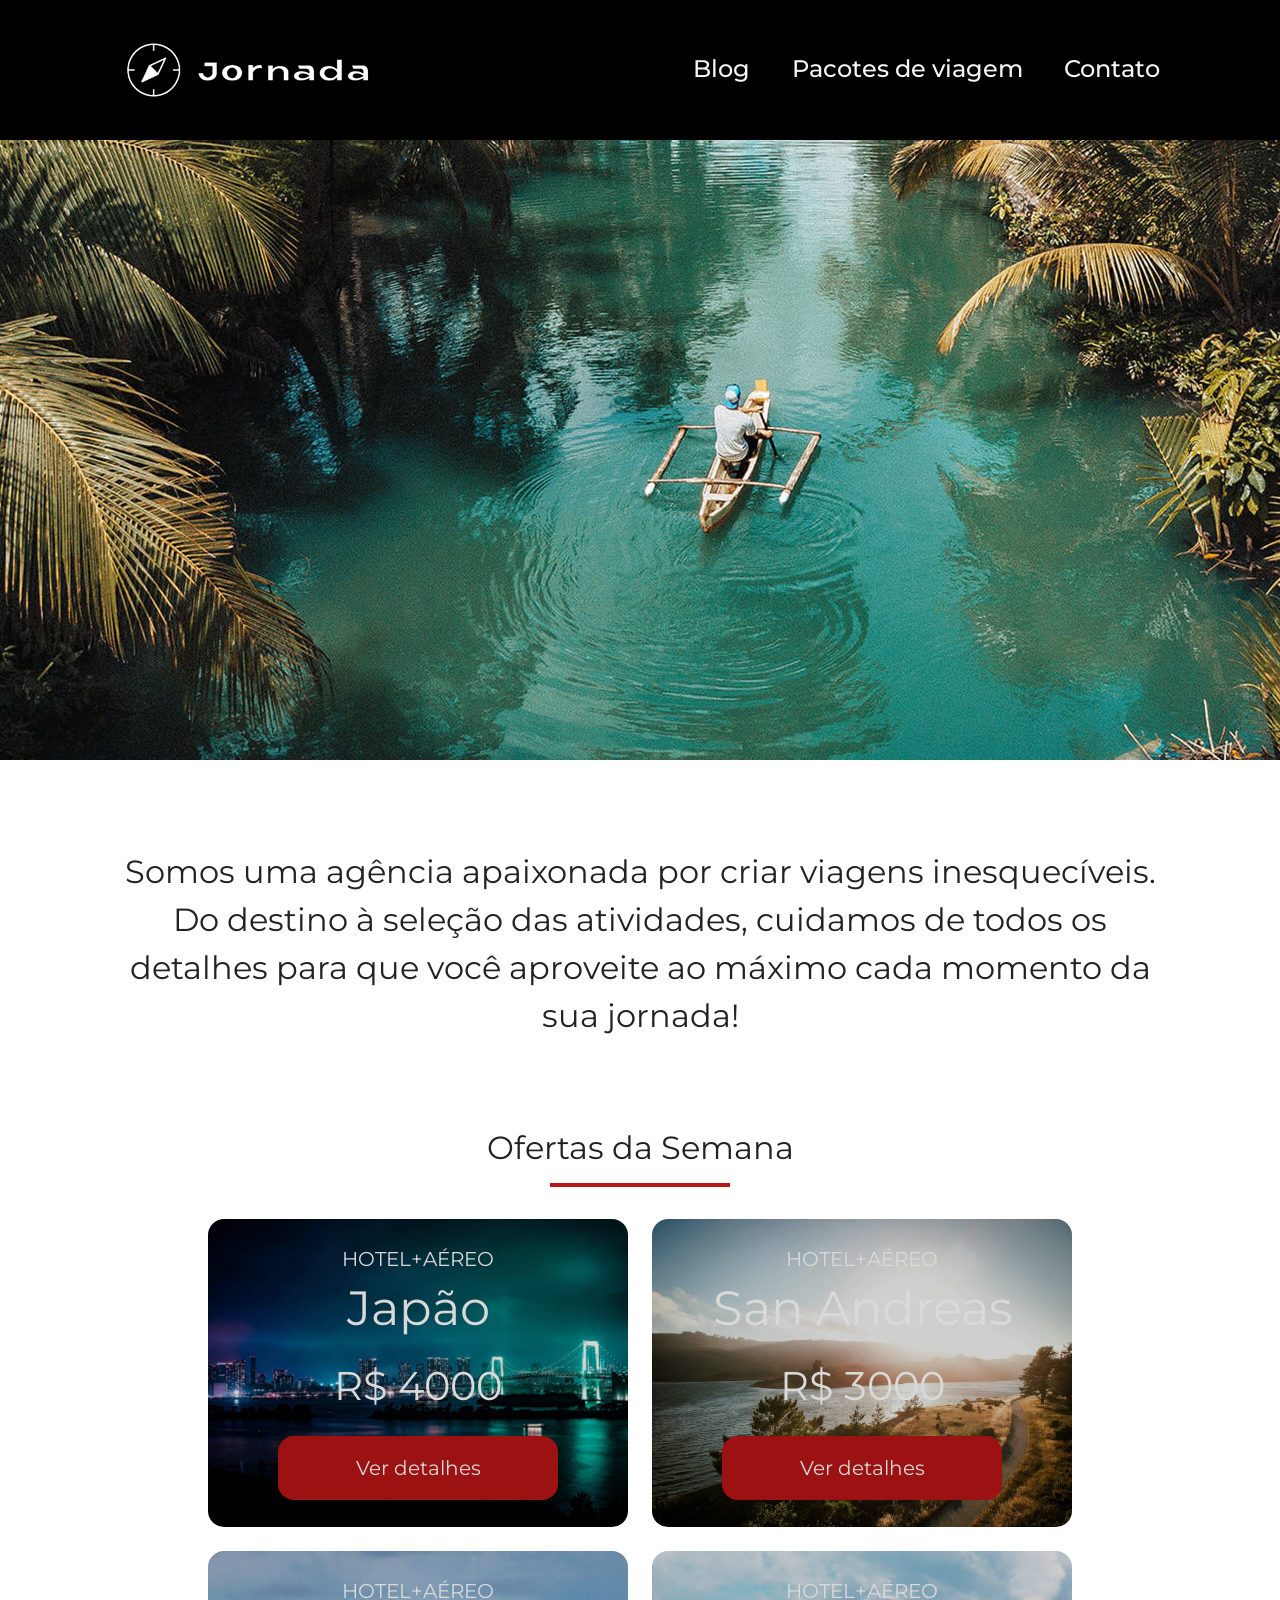
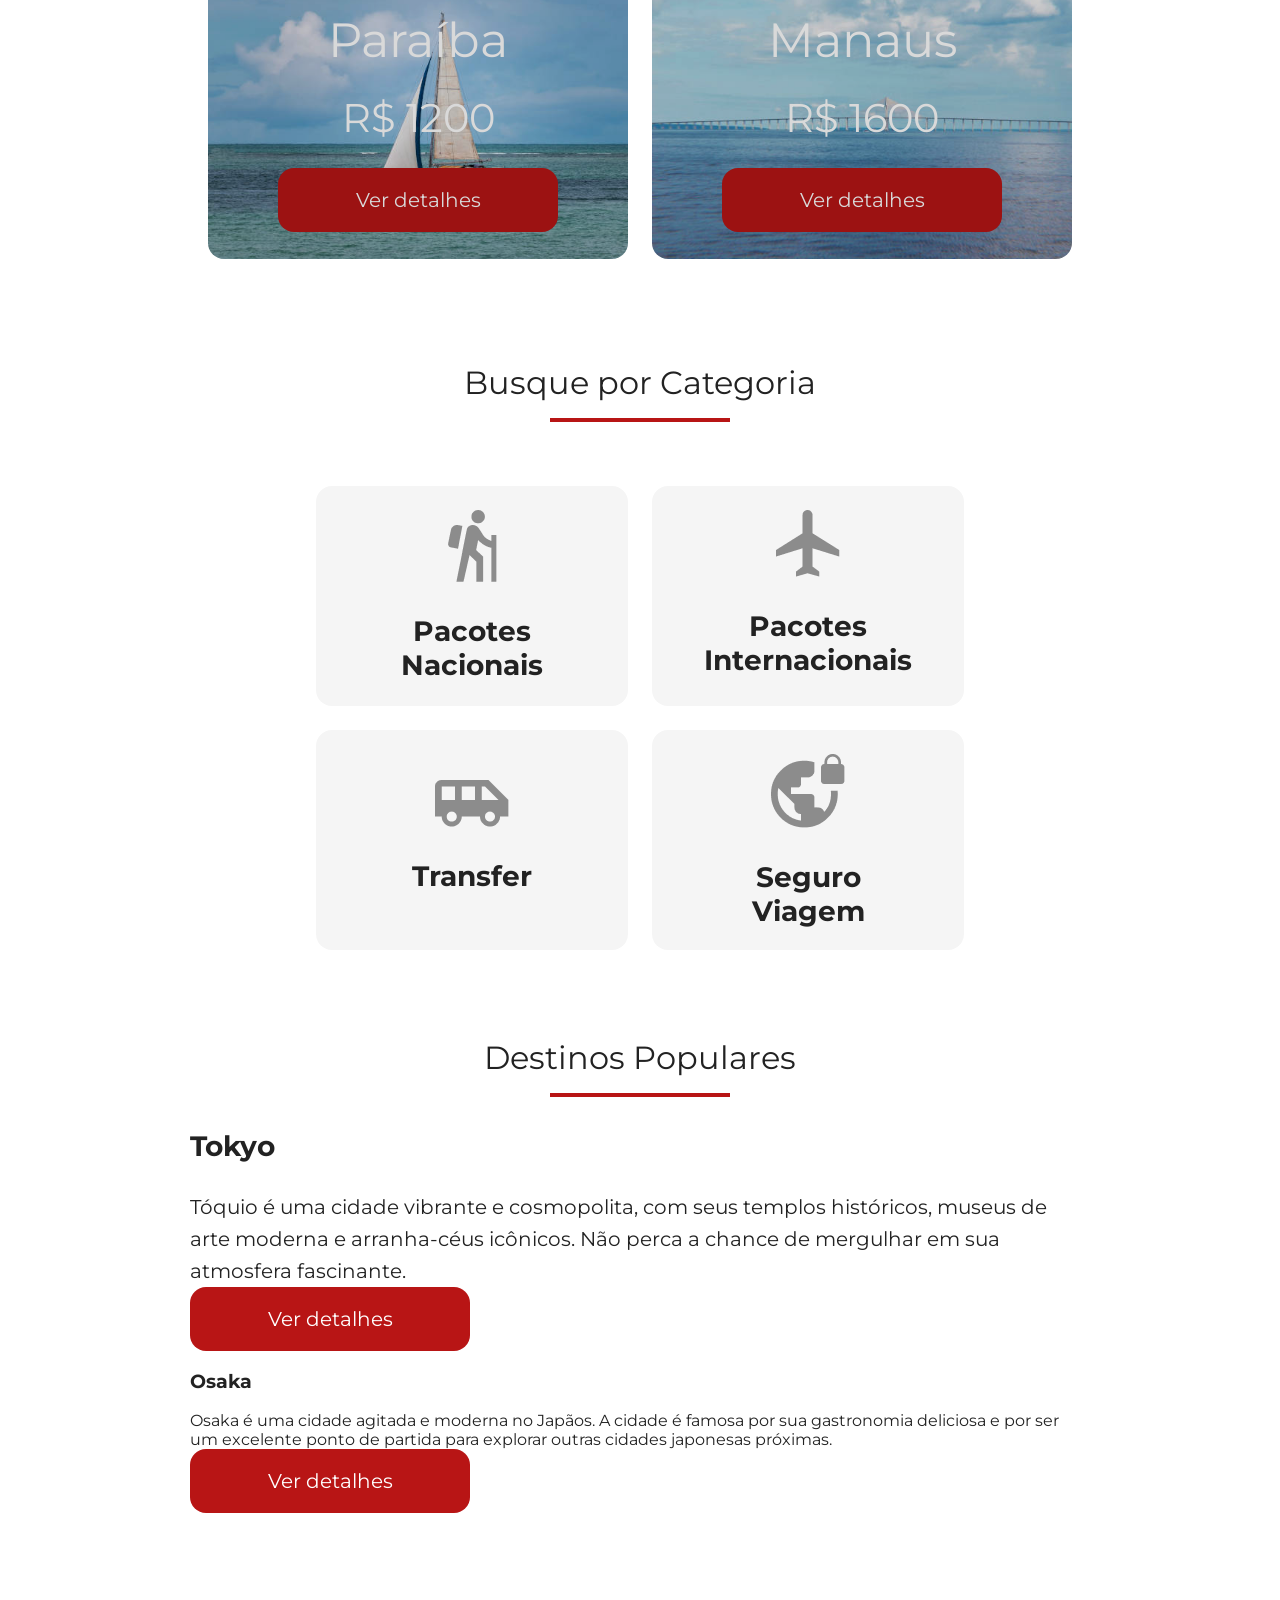
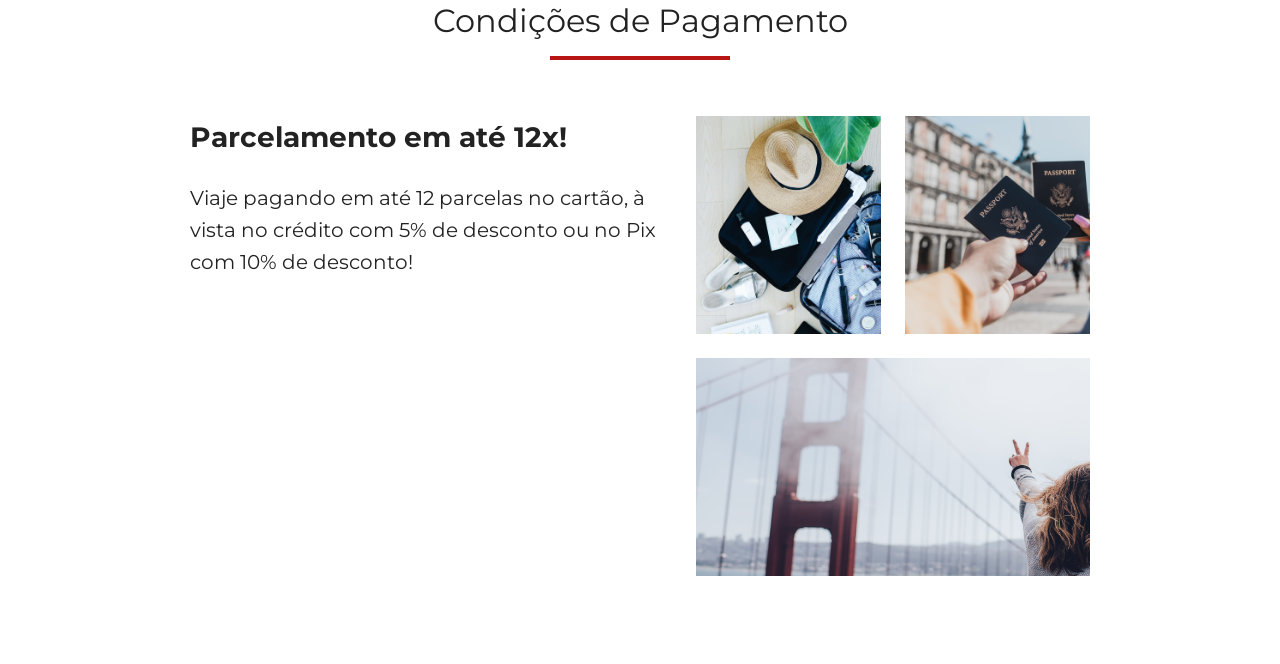
==== index.html @ 77d690dd "Finaliza estilização de flex grid" ====
<!DOCTYPE html>
<html lang="pt-br">
  <head>
    <meta charset="UTF-8" />
    <meta name="viewport" content="width=device-width, initial-scale=1.0" />
    <link rel="stylesheet" href="/css/style.css" />
    <title>Jornada Viagens</title>
  </head>
  <body>
    <header class="main-header">
      <a class="logo" href="index.html" title="Voltar para a página inicial">
        <img
          class="img-mobile"
          src="/img/bussola-jornada-branca.png"
          alt="Bússola do logo Jornada Viagens na cor branca"
        />
        <img
          class="img-desktop"
          src="/img/bussola-texto-jornada-branca.png"
          alt="Logo Jornada Viagens na cor branca"
        />
      </a>
      <div class="navigation-menu">
        <label for="menu">
          <img src="/img/menu.png" alt="menu" />
        </label>
        <input type="checkbox" id="menu" hidden />

        <nav>
          <ul class="list-link">
            <li>
              <a href="blog.html" target="_blank" title="Acessar Blog">Blog</a>
            </li>
            <li>
              <a
                href="pacotes.html"
                target="_blank"
                title="Acessar Pacotes de viagem"
                >Pacotes de viagem</a
              >
            </li>
            <li>
              <a href="contato.html" target="_blank" title="Acessar Contato"
                >Contato</a
              >
            </li>
          </ul>
        </nav>
      </div>
    </header>
    <section class="hero">
      <div class="hero-img"></div>
      <h2>
        Somos uma agência apaixonada por criar viagens inesquecíveis. Do destino
        à seleção das atividades, cuidamos de todos os detalhes para que você
        aproveite ao máximo cada momento da sua jornada!
      </h2>
    </section>
    <section class="offers">
      <div class="section-title">
        <h2>Ofertas da Semana</h2>
        <hr />
      </div>
      <div class="offers-cards">
        <article class="card japao">
          <header>
            <p>HOTEL+AÉREO</p>
            <h3>
              Japão <br />
              <span>R$ 4000</span>
            </h3>
          </header>
          <footer>
            <a href="#" class="button">Ver detalhes</a>
          </footer>
        </article>

        <article class="card san-andreas">
          <header>
            <p>HOTEL+AÉREO</p>
            <h3>
              San Andreas <br />
              <span>R$ 3000</span>
            </h3>
          </header>
          <footer>
            <a href="#" class="button">Ver detalhes</a>
          </footer>
        </article>

        <article class="card paraiba">
          <header>
            <p>HOTEL+AÉREO</p>
            <h3>
              Paraíba <br />
              <span>R$ 1200</span>
            </h3>
          </header>
          <footer>
            <a href="#" class="button">Ver detalhes</a>
          </footer>
        </article>

        <article class="card manaus">
          <header>
            <p>HOTEL+AÉREO</p>
            <h3>
              Manaus <br />
              <span>R$ 1600</span>
            </h3>
          </header>
          <footer>
            <a href="#" class="button">Ver detalhes</a>
          </footer>
        </article>
      </div>
    </section>

    <section class="categories">
      <div class="section-title">
        <h2>Busque por Categoria</h2>
        <hr />
      </div>
      <div class="categories-cards">
        <a
          href="#"
          class="card"
          target="_blank"
          title="Busque pela categoria Pacotes Nacionais"
        >
          <img
            src="/img/icone-pacotes-nacionais.png"
            alt="Ícone cinza representando uma pessoa fazendo tracking com mochila nas costas"
          />
          <h3 class="content-title">
            Pacotes <br />
            Nacionais
          </h3>
        </a>

        <a
          href="#"
          class="card"
          target="_blank"
          title="Busque pela categoria Pacotes Internacionais"
        >
          <img
            src="/img/icone-pacotes-internacionais.png"
            alt="Ícone cinza representando um um avião"
          />
          <h3 class="content-title">
            Pacotes <br />
            Internacionais
          </h3>
        </a>

        <a
          href="#"
          class="card single-line tranfers"
          target="_blank"
          title="Busque pela categoria Transfer"
        >
          <img
            src="/img/icone-transfer-png.png"
            alt="Ícone cinza representando um veículo"
          />
          <h3 class="content-title">Transfer</h3>
        </a>

        <a
          href="#"
          class="card"
          target="_blank"
          title="Busque pela categoria Seguro Viagem"
        >
          <img
            src="/img/icone-seguro-viagem.png"
            alt="Ícone cinza representando o globo"
          />
          <h3 class="content-title">
            Seguro <br />
            Viagem
          </h3>
        </a>
      </div>
    </section>
    <section class="destinations">
      <div class="section-title">
        <h2>Destinos Populares</h2>
        <hr />
      </div>

      <div class="destination-items">
        <article class="item tokyo">
          <header>
            <div class="img-item"></div>
            <h3 class="content-title">Tokyo</h3>
          </header>
          <p class="content-text">
            Tóquio é uma cidade vibrante e cosmopolita, com seus templos
            históricos, museus de arte moderna e arranha-céus icônicos. Não
            perca a chance de mergulhar em sua atmosfera fascinante.
          </p>
          <footer>
            <a
              href="#"
              class="button"
              target="_blank"
              title="Veja mais detalhes do destino Tokyo"
              >Ver detalhes</a
            >
          </footer>
        </article>

        <article class="item osaka">
          <header>
            <div class="img-item"></div>
            <h3>Osaka</h3>
          </header>
          <p>
            Osaka é uma cidade agitada e moderna no Japãos. A cidade é famosa
            por sua gastronomia deliciosa e por ser um excelente ponto de
            partida para explorar outras cidades japonesas próximas.
          </p>
          <footer>
            <a
              href="#"
              class="button"
              target="_blank"
              title="Veja mais detalhes do destino Osaka"
              >Ver detalhes</a
            >
          </footer>
        </article>
      </div>
    </section>
    <section class="payments">
      <div class="section-title">
        <h2>Condições de Pagamento</h2>
        <hr />
      </div>
      <div class="content-container">
        <div class="text-content">
          <h3 class="content-title">Parcelamento em até 12x!</h3>
          <p class="content-text">
            Viaje pagando em até 12 parcelas no cartão, à vista no crédito com
            5% de desconto ou no Pix com 10% de desconto!
          </p>
        </div>
        <div class="image-gallery">
          <div class="image first"></div>
          <div class="image second"></div>
          <div class="image third colspan-2"></div>
        </div>
      </div>
    </section>
  </body>
</html>
---- css/style.css ----
@import url(/css/global.css);
@import url(/css/header.css);
@import url(/css/hero.css);
@import url(/css/offers.css);
@import url(/css/categories.css);
@import url(/css/destinations.css);
@import url(/css/payments.css);
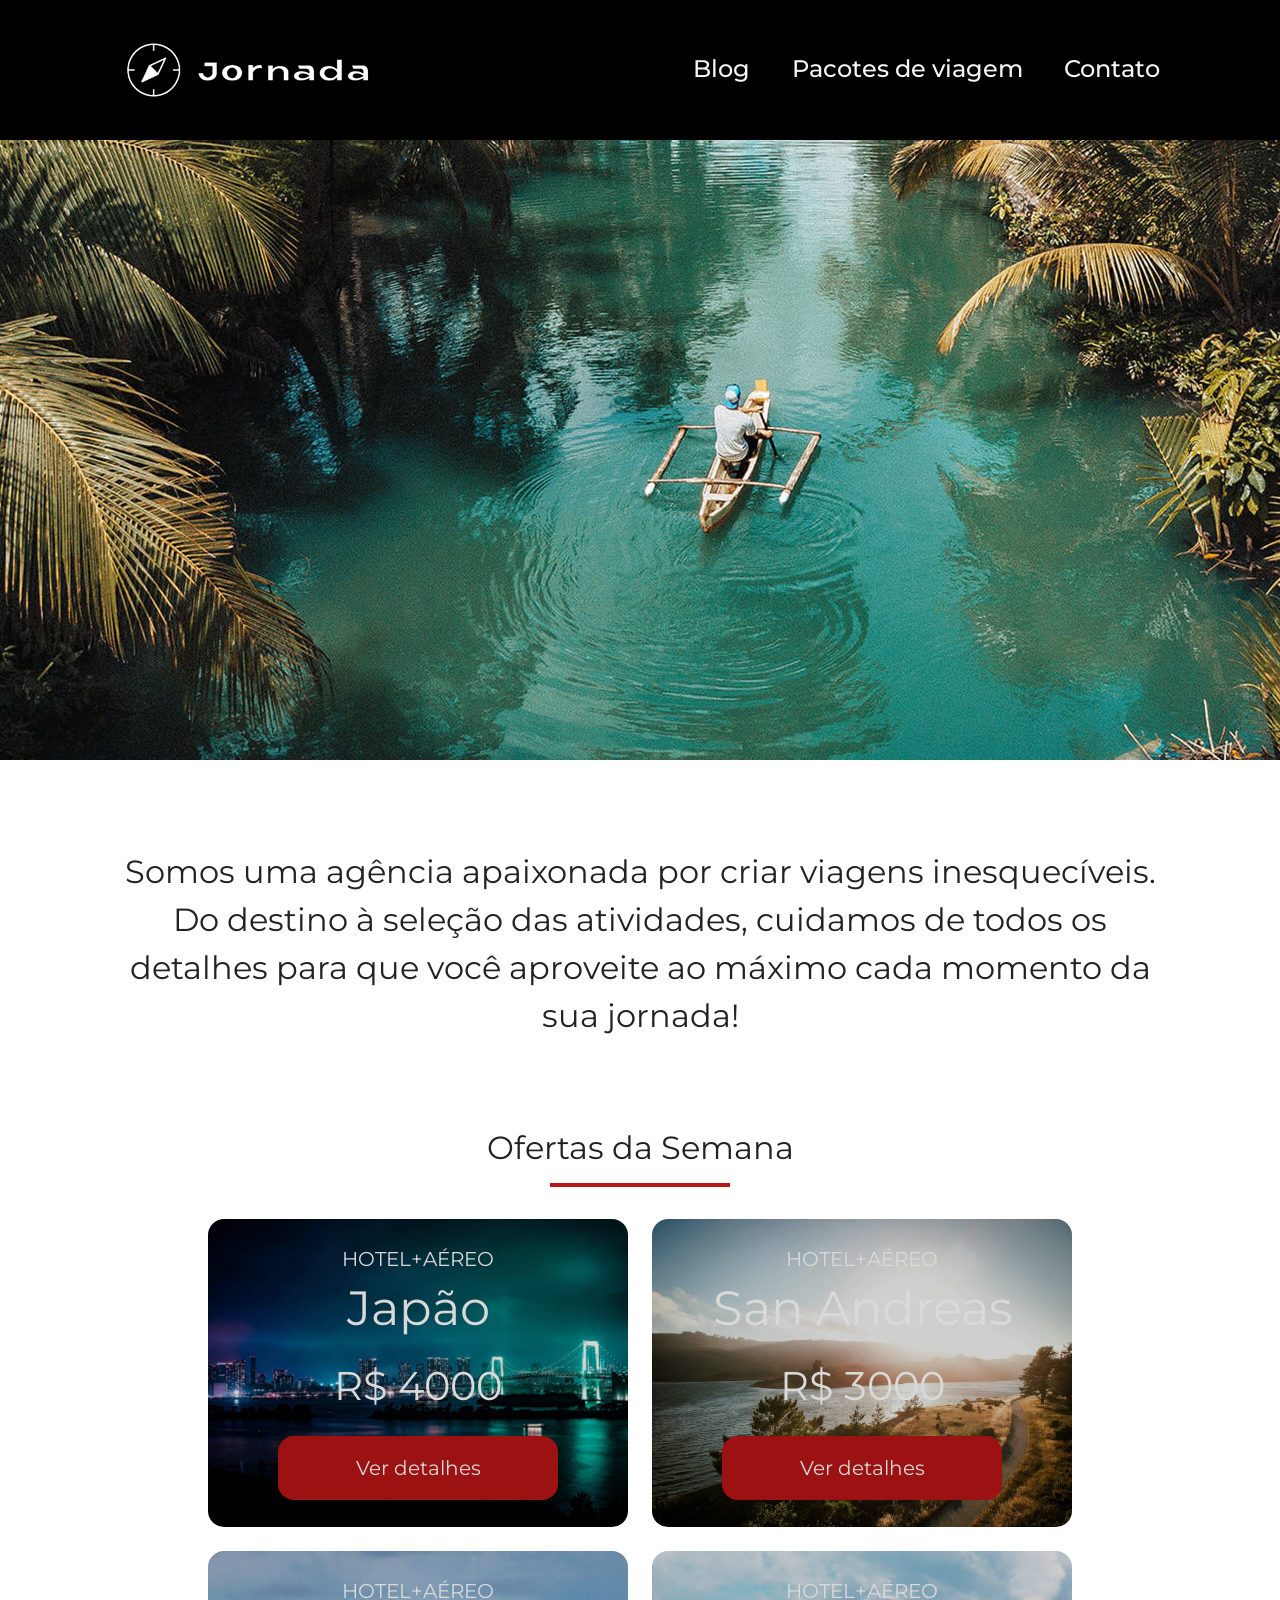
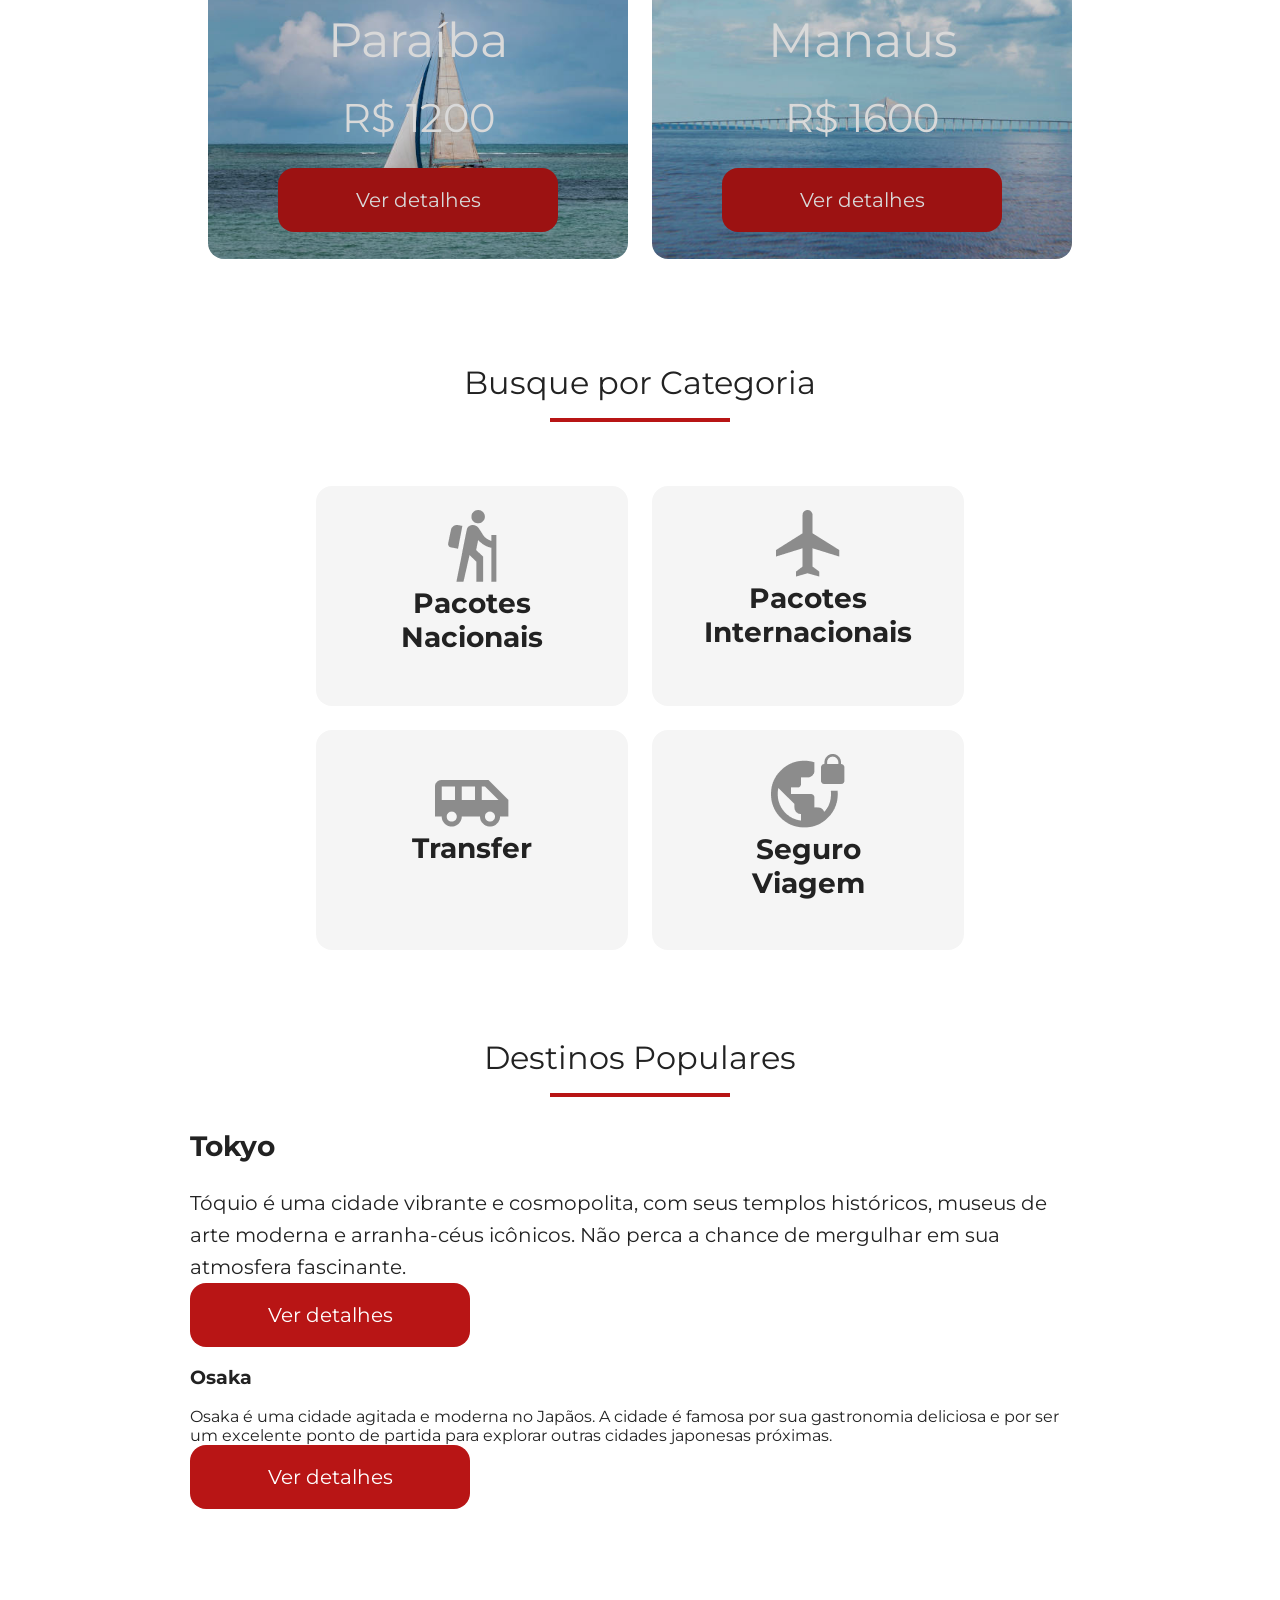
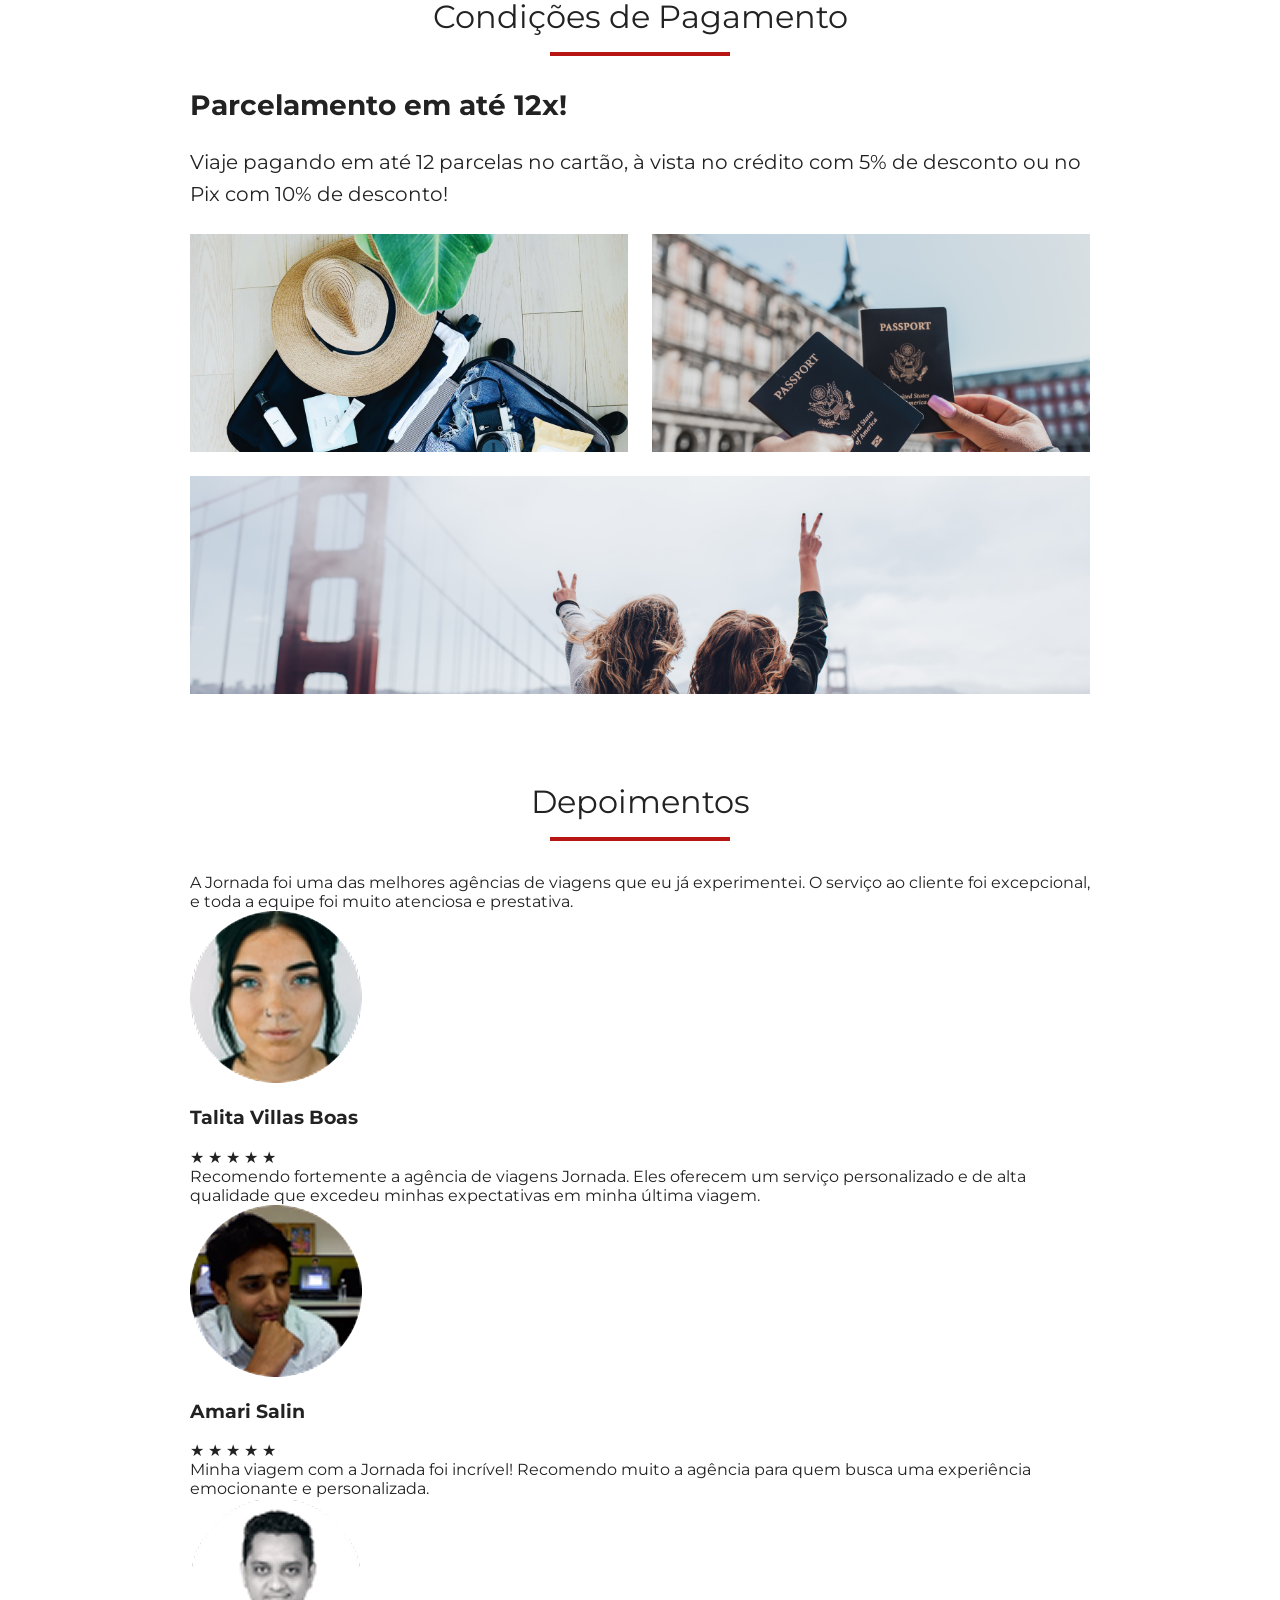
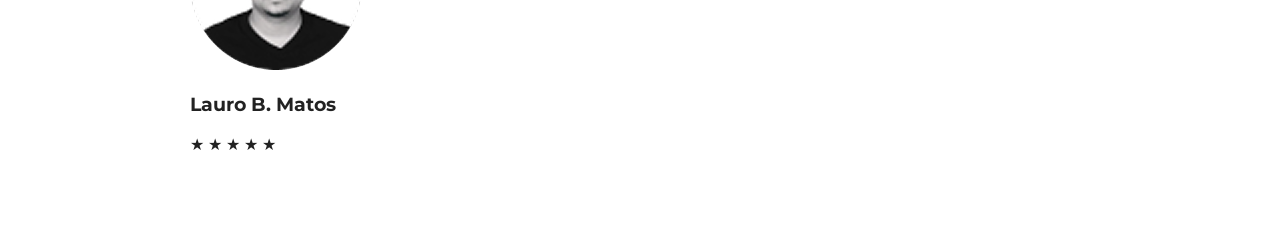
==== commit 54acc162: "Finaliza o estilo do mobile" ====
--- a/index.html
+++ b/index.html
@@ -254,5 +254,87 @@
         </div>
       </div>
     </section>
+    <section class="testimonials">
+      <div class="section-title">
+        <h2>Depoimentos</h2>
+        <hr />
+      </div>
+      <div class="testimonial-container">
+        <article>
+          <header>
+            <p>
+              A Jornada foi uma das melhores agências de viagens que eu já
+              experimentei. O serviço ao cliente foi excepcional, e toda a
+              equipe foi muito atenciosa e prestativa.
+            </p>
+          </header>
+          <footer>
+            <img
+              src="/img/avatar-talita.png"
+              alt="imagem de perfil da cliente Talita Villas Boas"
+            />
+            <div class="profile-content">
+              <h3>Talita Villas Boas</h3>
+              <div class="rating">
+                <span class="star">★</span>
+                <span class="star">★</span>
+                <span class="star">★</span>
+                <span class="star">★</span>
+                <span class="star">★</span>
+              </div>
+            </div>
+          </footer>
+        </article>
+        <article>
+          <header>
+            <p>
+              Recomendo fortemente a agência de viagens Jornada. Eles oferecem
+              um serviço personalizado e de alta qualidade que excedeu minhas
+              expectativas em minha última viagem.
+            </p>
+          </header>
+          <footer>
+            <img
+              src="/img/avatar-amari.png"
+              alt="imagem de perfil do cliente Amari Salin"
+            />
+            <div class="profile-content">
+              <h3>Amari Salin</h3>
+              <div class="rating">
+                <span class="star">★</span>
+                <span class="star">★</span>
+                <span class="star">★</span>
+                <span class="star">★</span>
+                <span class="star">★</span>
+              </div>
+            </div>
+          </footer>
+        </article>
+        <article>
+          <header>
+            <p>
+              Minha viagem com a Jornada foi incrível! Recomendo muito a agência
+              para quem busca uma experiência emocionante e personalizada.
+            </p>
+          </header>
+          <footer>
+            <img
+              src="/img/avatar-lauro.png"
+              alt="imagem de perfil do cliente Lauro B. Matos"
+            />
+            <div class="profile-content">
+              <h3>Lauro B. Matos</h3>
+              <div class="rating">
+                <span class="star">★</span>
+                <span class="star">★</span>
+                <span class="star">★</span>
+                <span class="star">★</span>
+                <span class="star">★</span>
+              </div>
+            </div>
+          </footer>
+        </article>
+      </div>
+    </section>
   </body>
 </html>
--- a/css/style.css
+++ b/css/style.css
@@ -5,3 +5,4 @@
 @import url(/css/categories.css);
 @import url(/css/destinations.css);
 @import url(/css/payments.css);
+@import url(/css/testimonials.css);
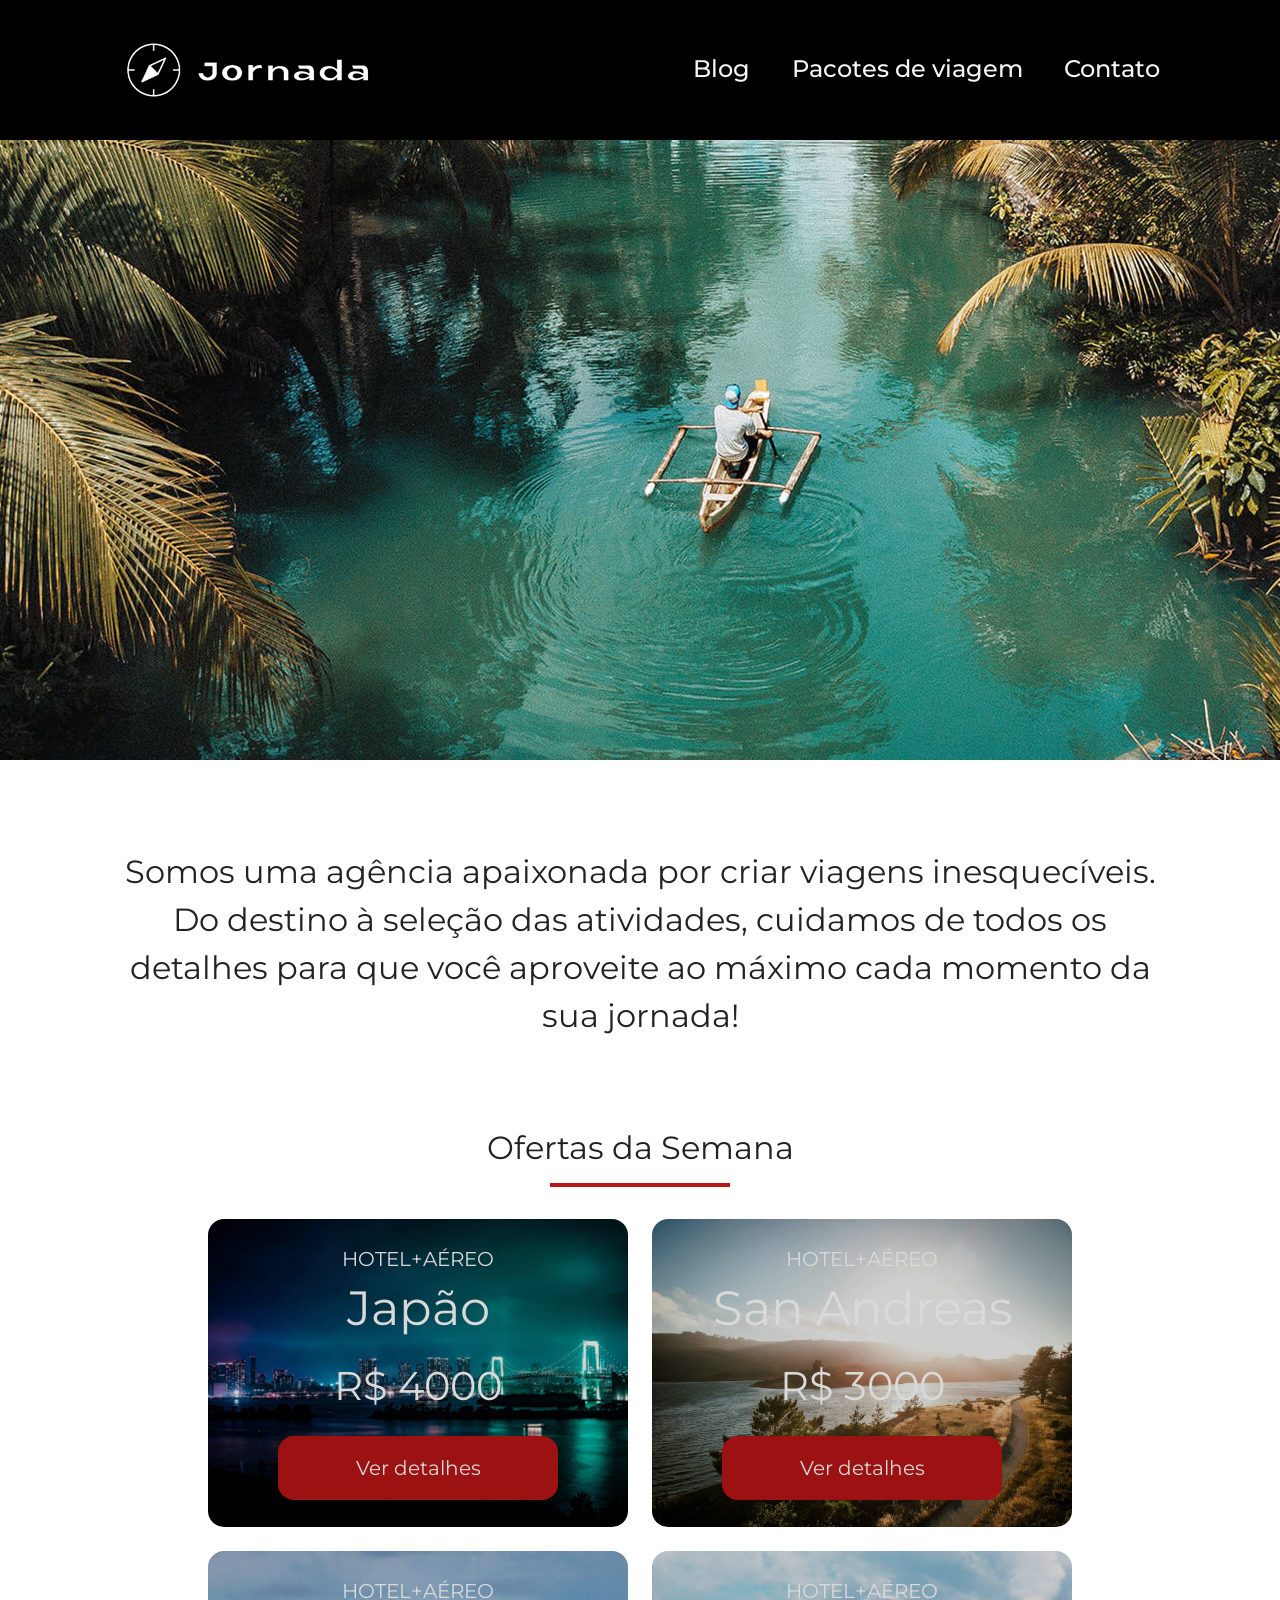
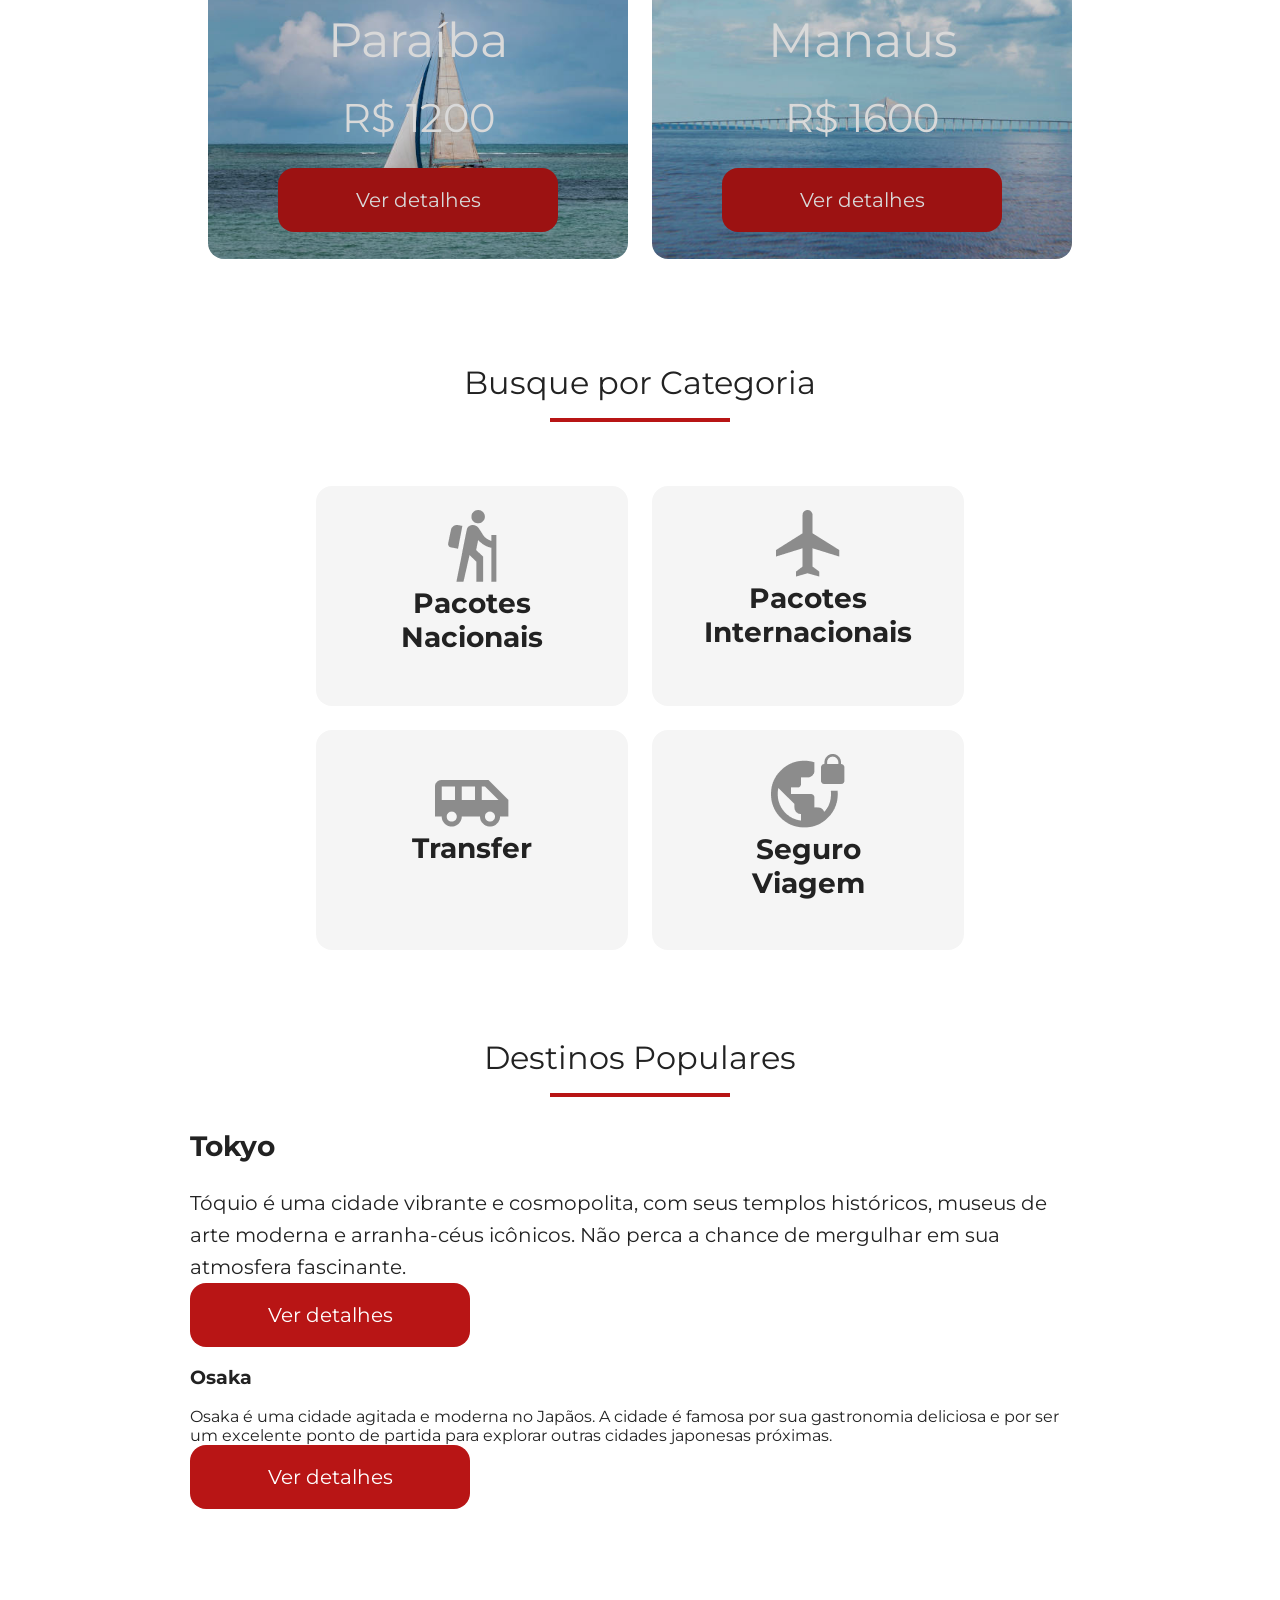
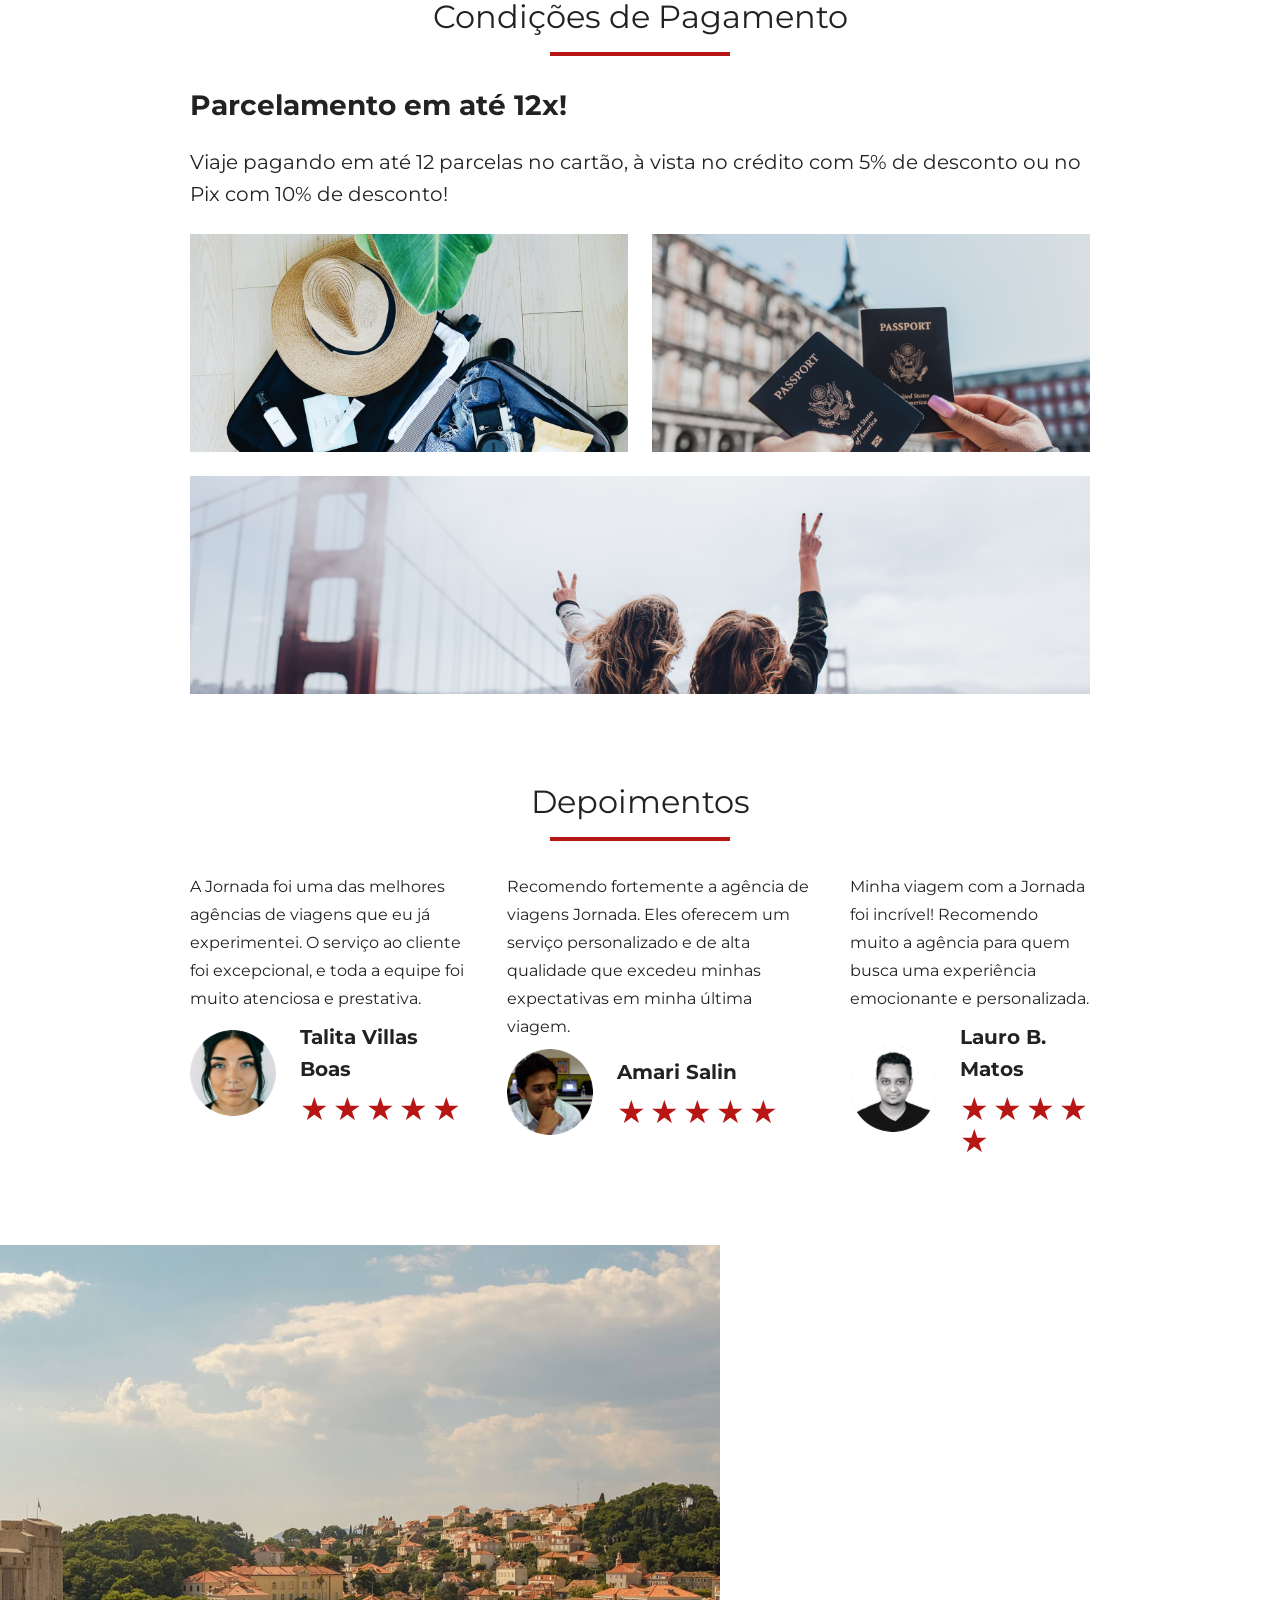
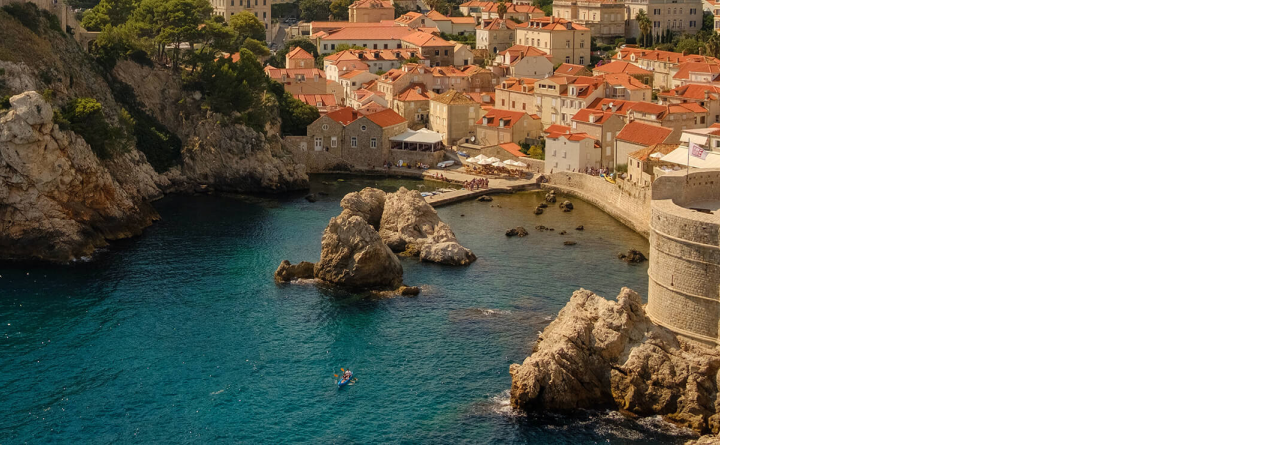
==== commit 9be15dcf: "Finaliza testimonials e adiciona imagem do footer" ====
--- a/index.html
+++ b/index.html
@@ -336,5 +336,12 @@
         </article>
       </div>
     </section>
+
+    <div class="image-footer">
+      <img
+        src="/img/image-footer-mobile.png"
+        alt="Imagem de uma cidade beira-mar com diversas construções e um pier"
+      />
+    </div>
   </body>
 </html>
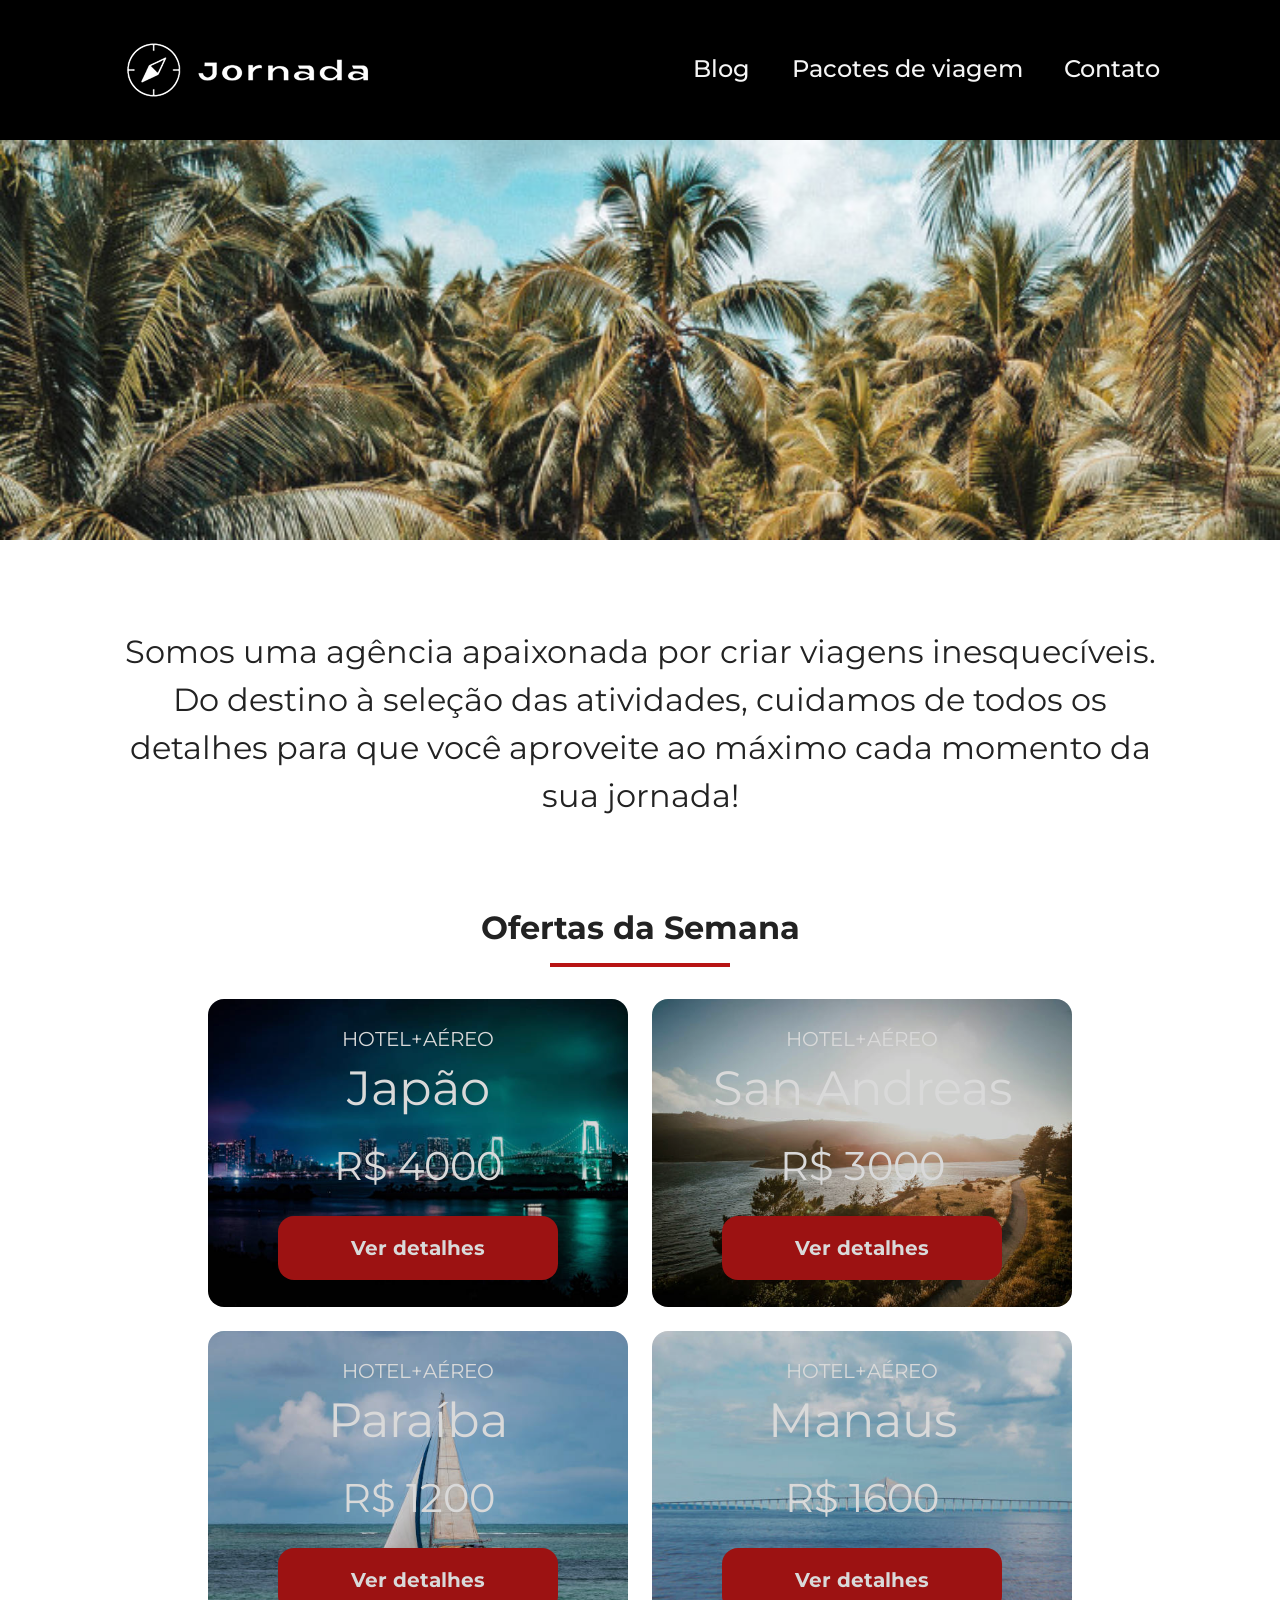
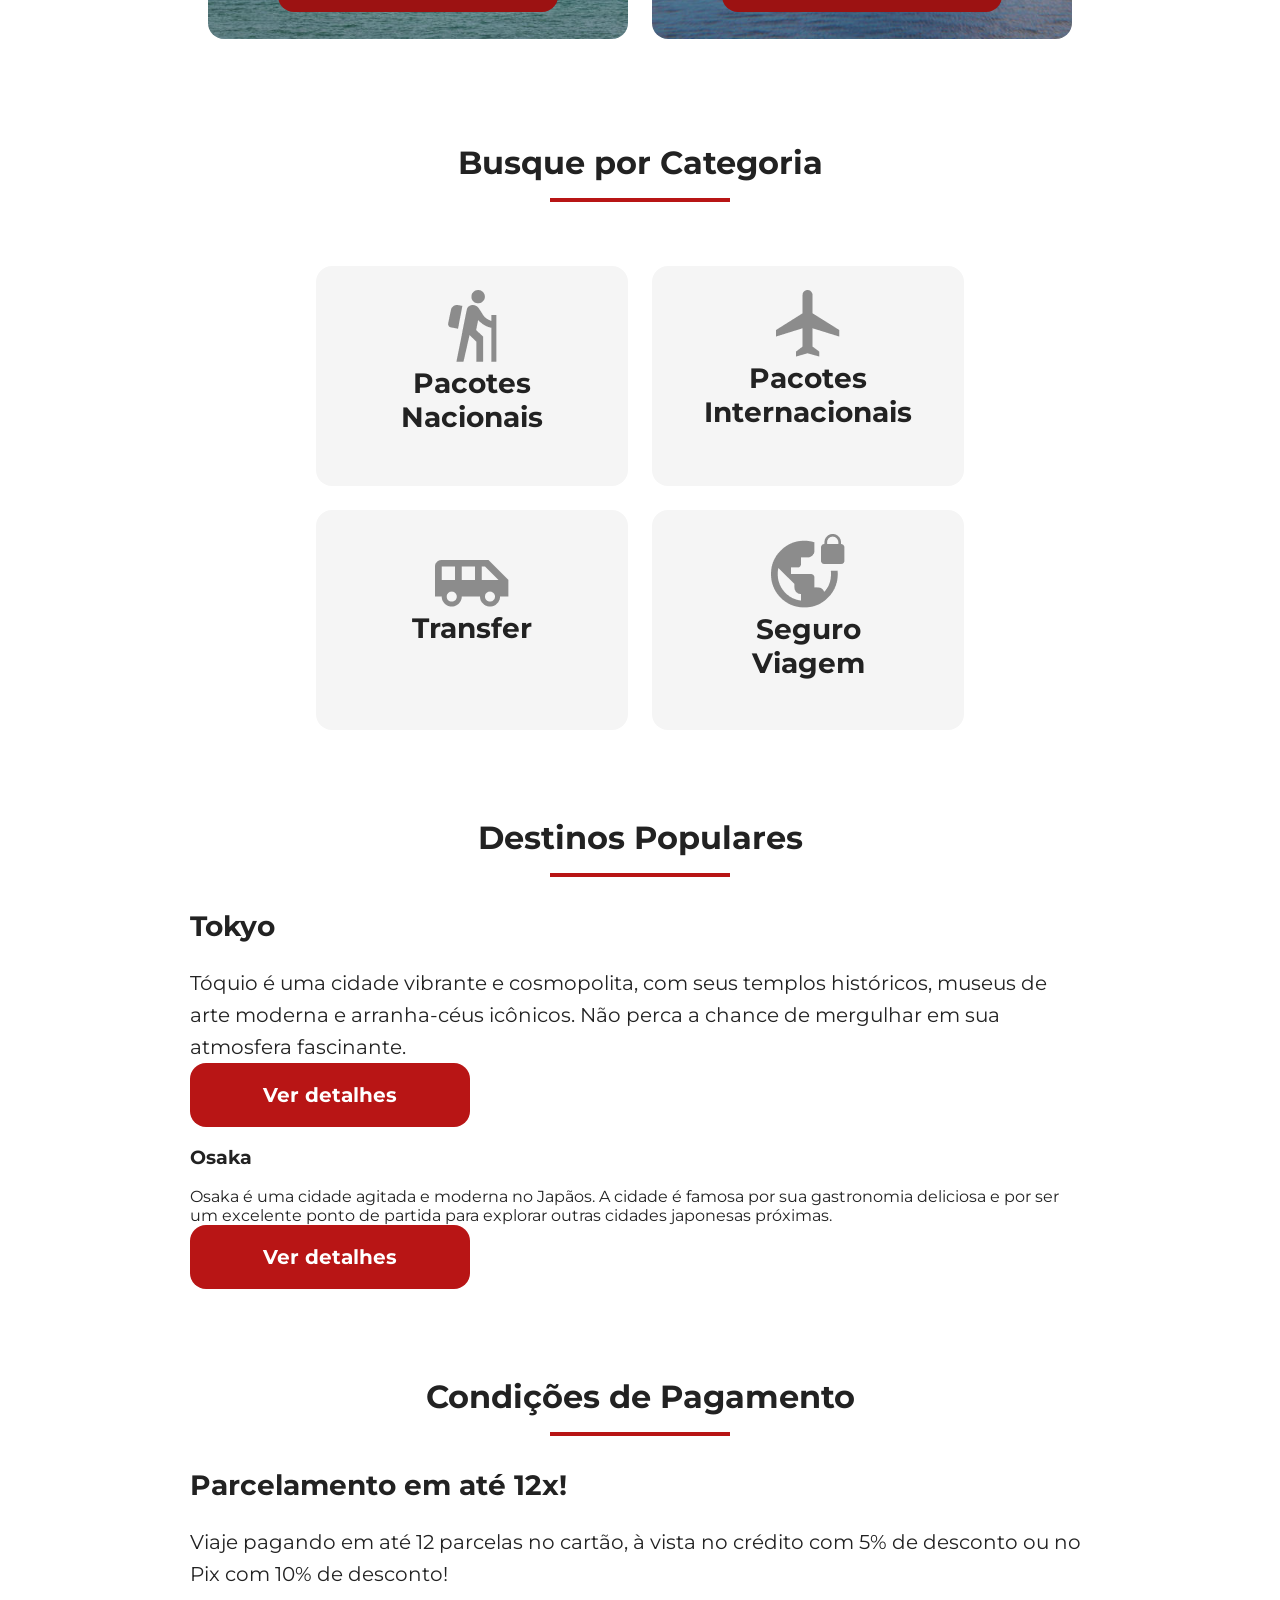
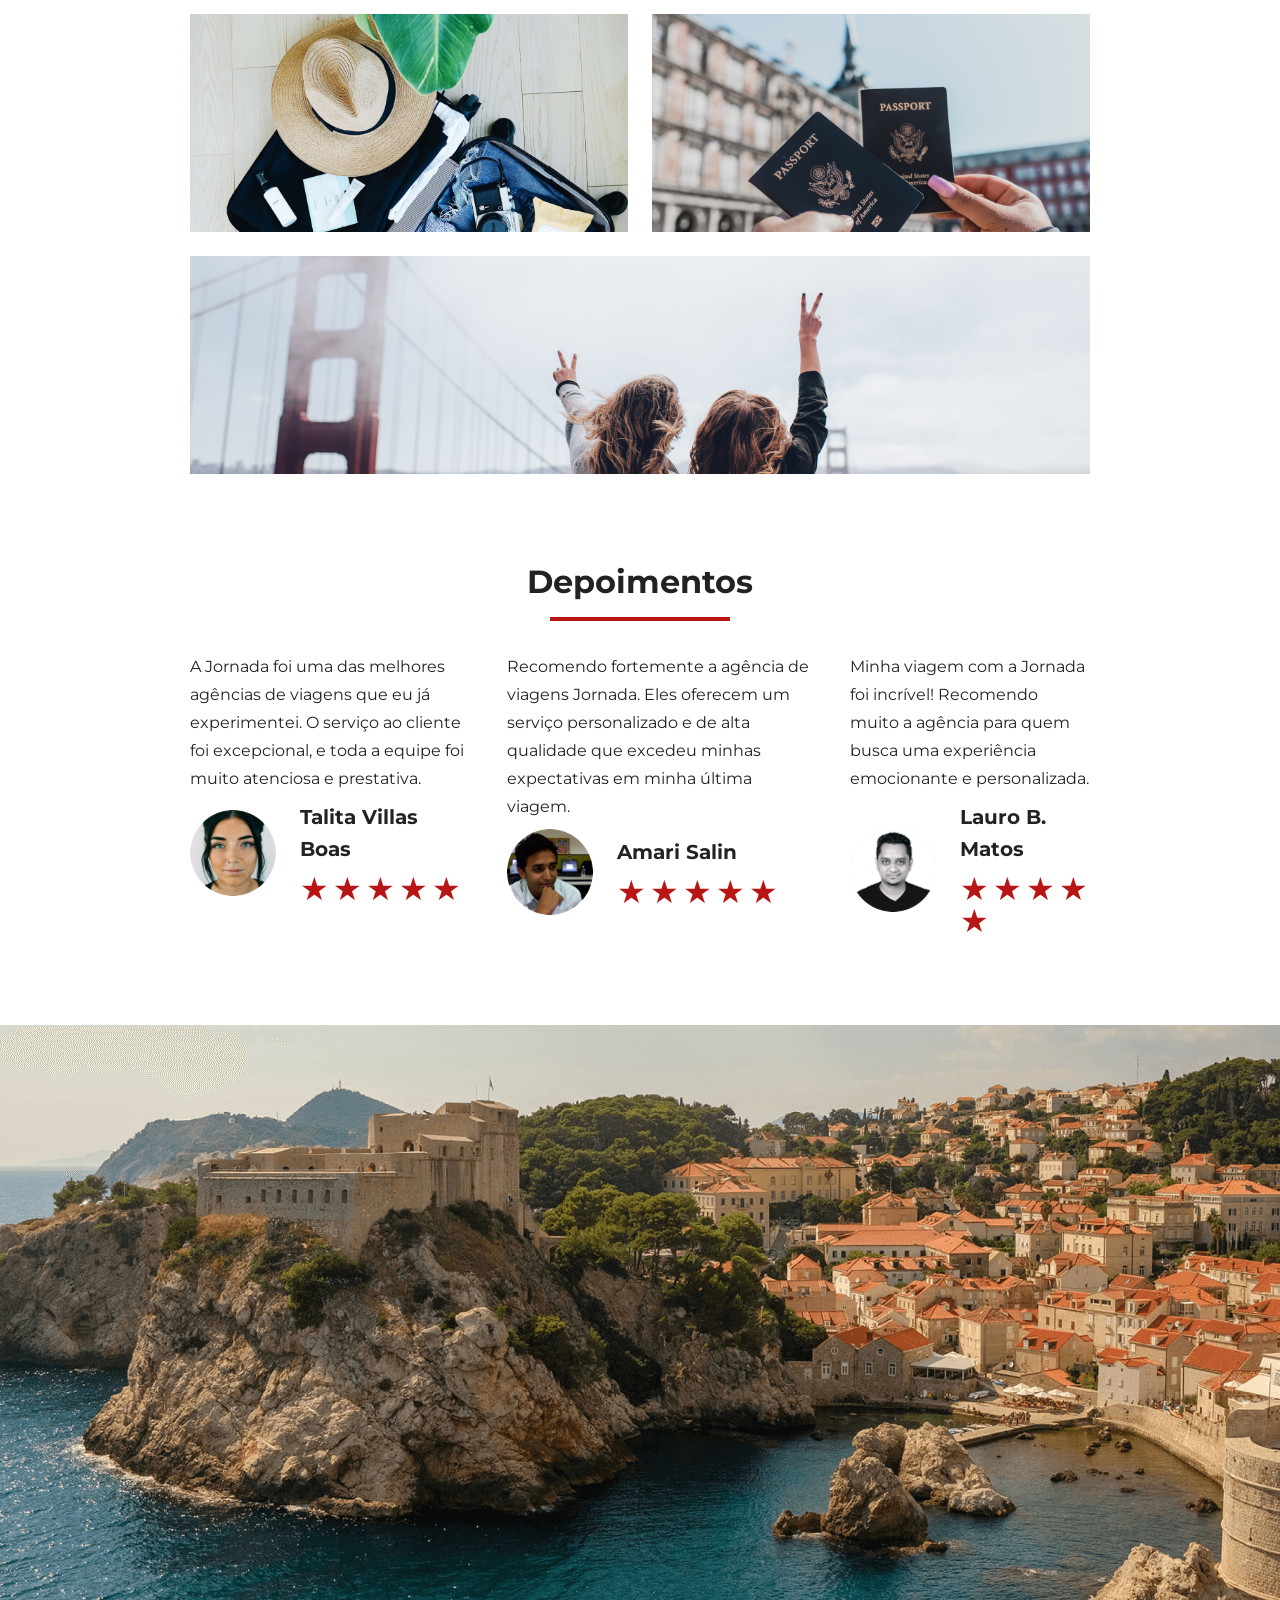
==== commit b0fb0a9f: "Adiciona as imagens do bottom hero e configura o CSS Hero com as informações do bottom hero" ====
--- a/index.html
+++ b/index.html
@@ -336,12 +336,8 @@
         </article>
       </div>
     </section>
-
-    <div class="image-footer">
-      <img
-        src="/img/image-footer-mobile.png"
-        alt="Imagem de uma cidade beira-mar com diversas construções e um pier"
-      />
-    </div>
+    <section class="bottom-hero">
+      <div class="hero-img"></div>
+    </section>
   </body>
 </html>
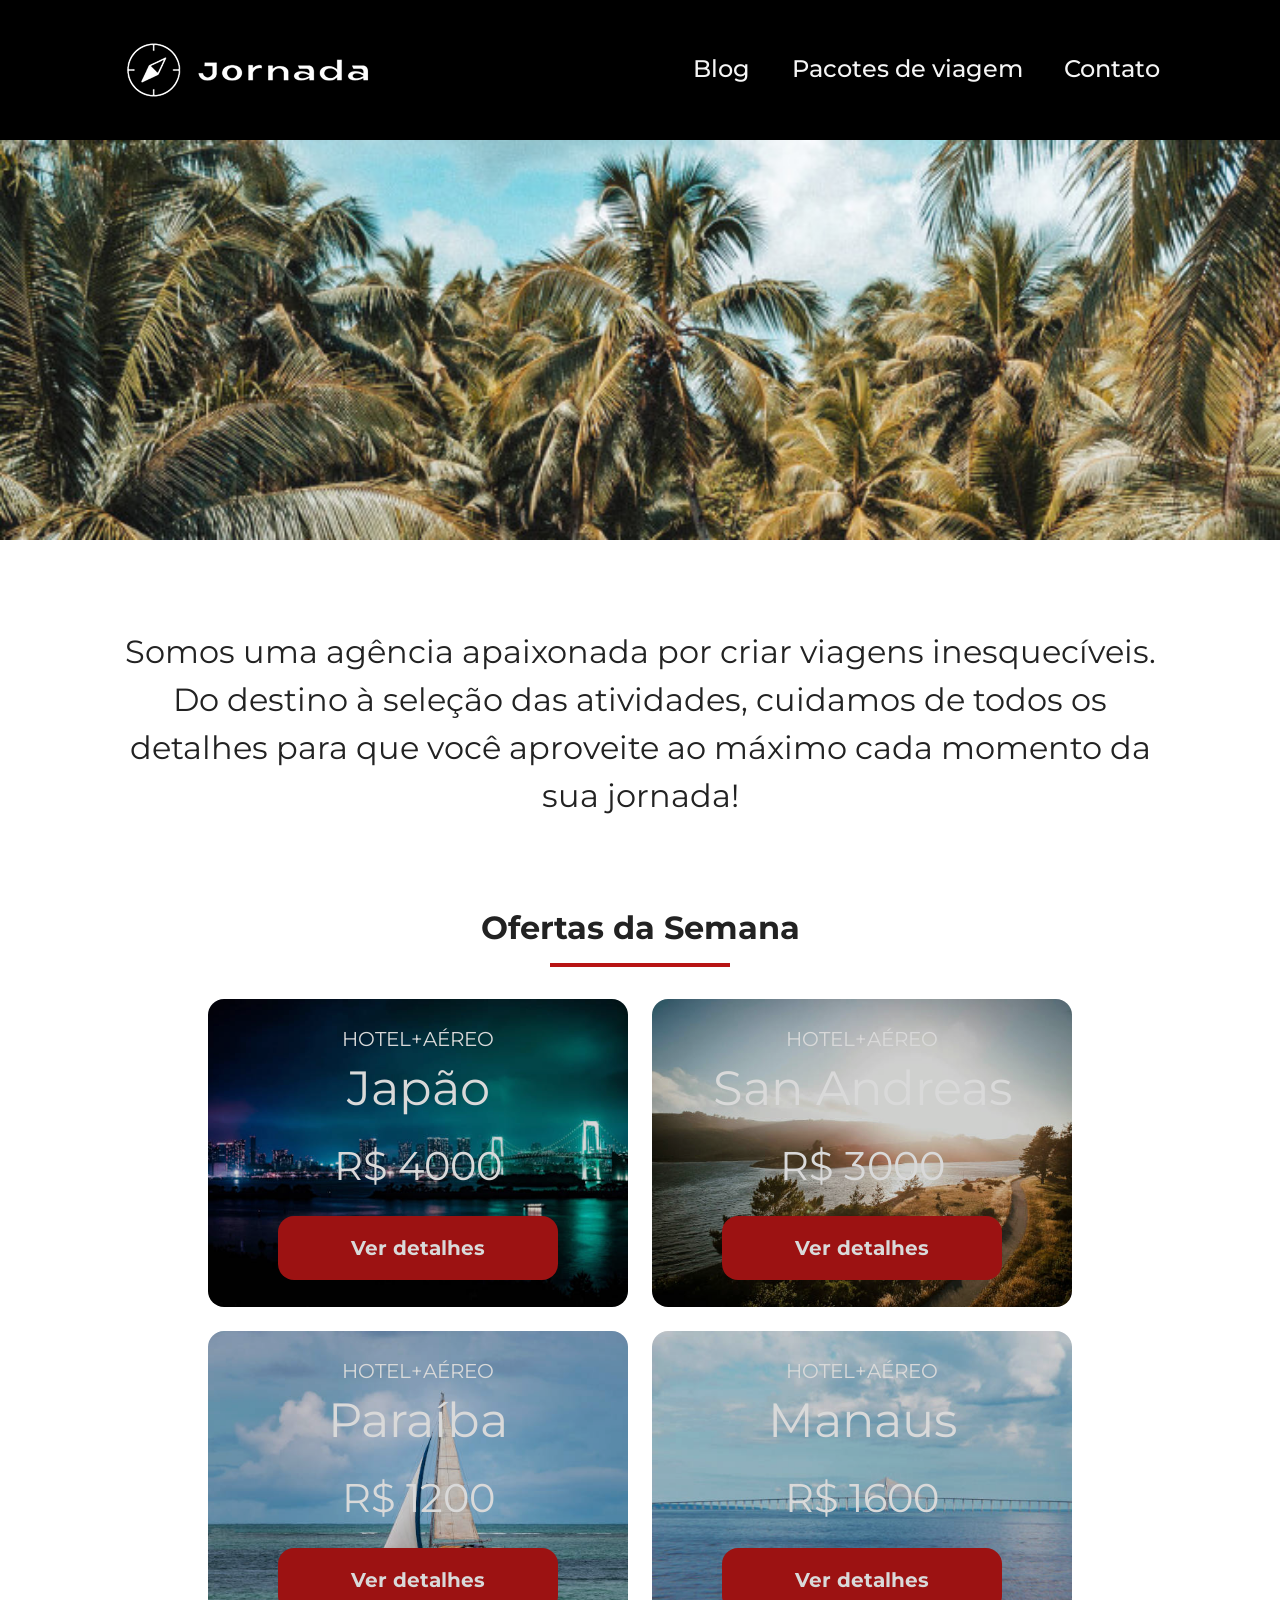
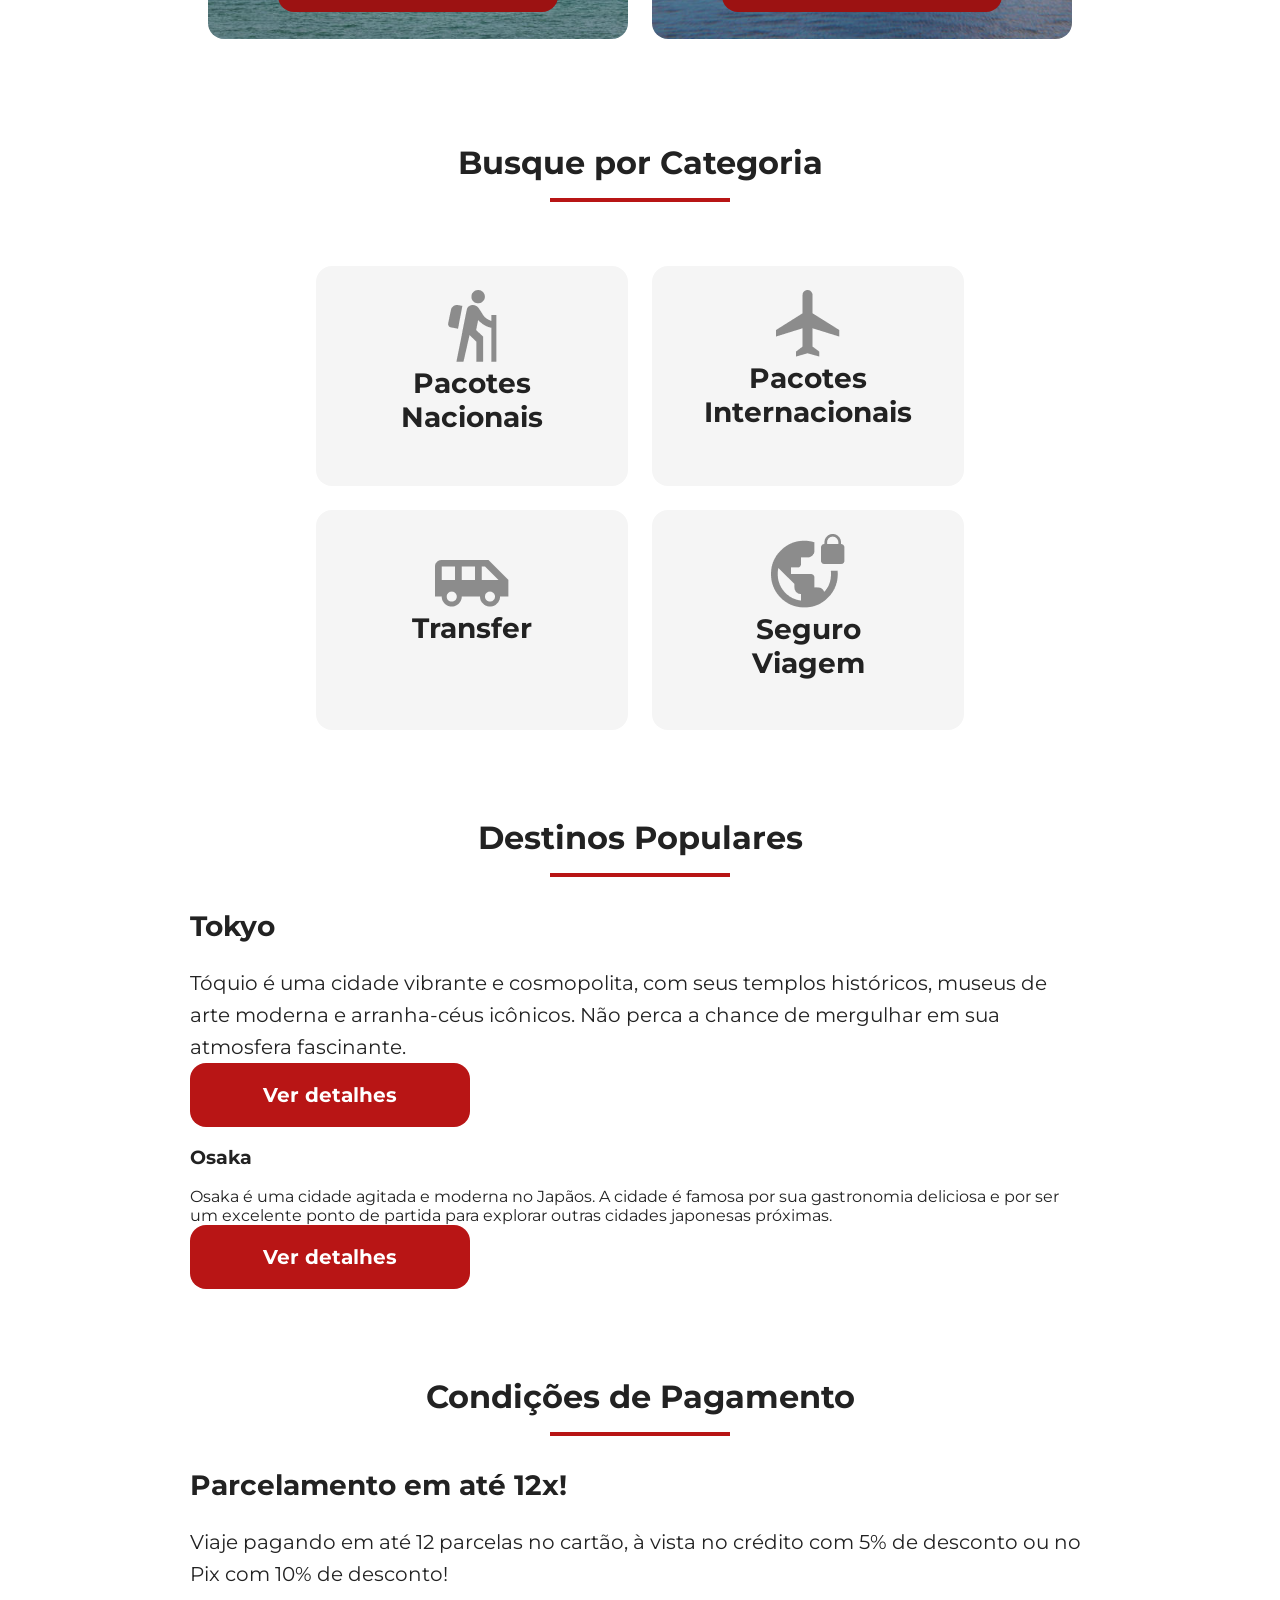
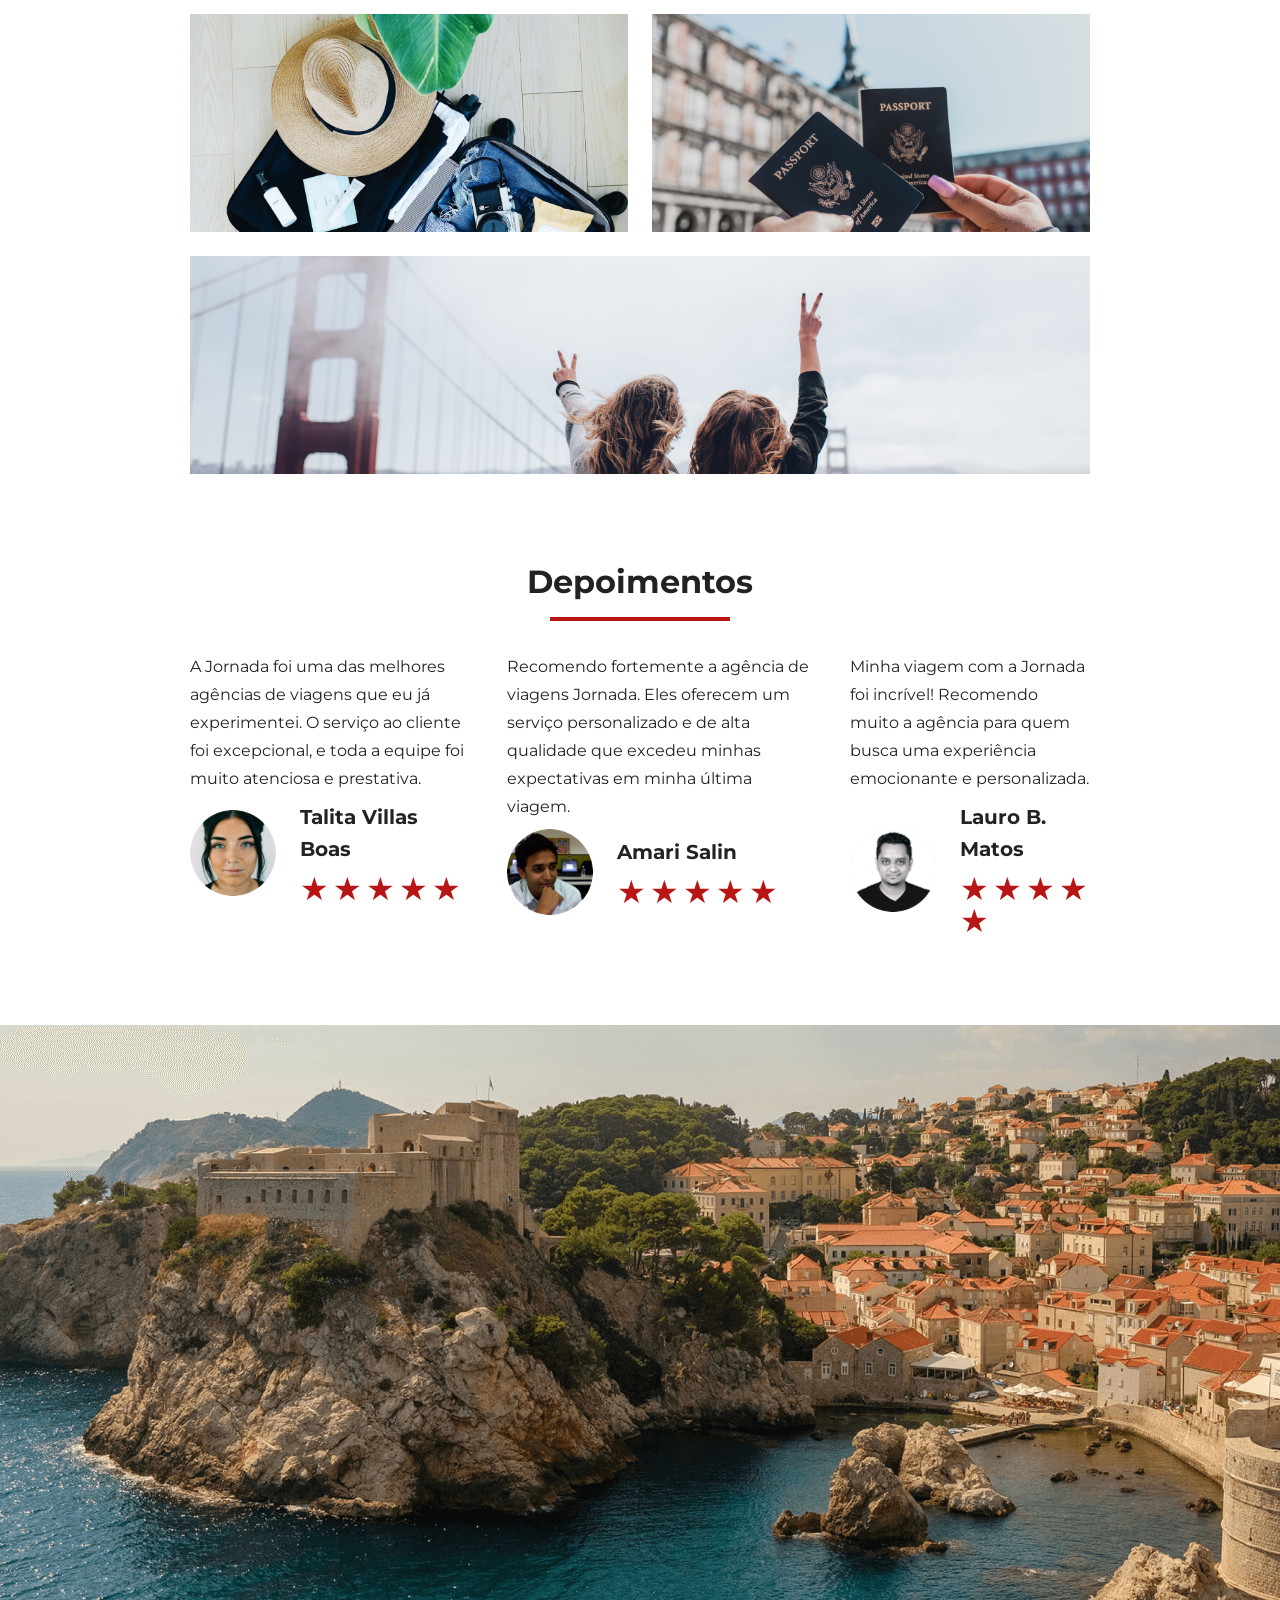
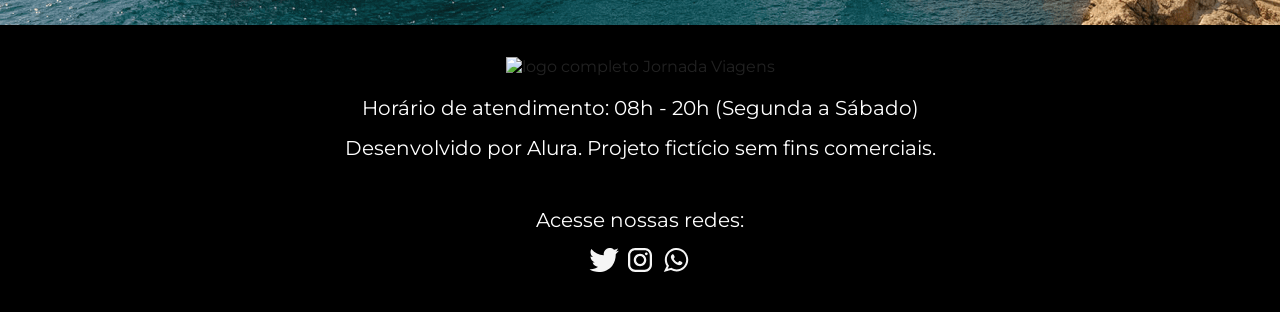
==== commit bc7729e9: "adiciona html e css do footer" ====
--- a/index.html
+++ b/index.html
@@ -339,5 +339,36 @@
     <section class="bottom-hero">
       <div class="hero-img"></div>
     </section>
+    <footer class="main-footer">
+      <div class="footer-content">
+        <img src="img/logo-footer.png" alt="logo completo Jornada Viagens" />
+        <p>Horário de atendimento: 08h - 20h (Segunda a Sábado)</p>
+        <p>Desenvolvido por Alura. Projeto fictício sem fins comerciais.</p>
+      </div>
+      <div class="footer-social">
+        <p>Acesse nossas redes:</p>
+
+        <a href="#" target="_blank" title="Acesse o Twitter do Jornada Viagens"
+          ><img
+            src="img/icone-twitter.svg"
+            alt="icone do Twitter na cor branca"
+        /></a>
+
+        <a
+          href="#"
+          target="_blank"
+          title="Acesse o Instagram do Jornada Viagens"
+          ><img
+            src="img/icone-instagram.svg"
+            alt="icone do Instagram na cor branca"
+        /></a>
+
+        <a href="#" target="_blank" title="Entre em contato através do whatsapp"
+          ><img
+            src="img/icone-whatsapp.svg"
+            alt="icone do whatsapp na cor branca"
+        /></a>
+      </div>
+    </footer>
   </body>
 </html>
--- a/css/style.css
+++ b/css/style.css
@@ -6,3 +6,4 @@
 @import url(/css/destinations.css);
 @import url(/css/payments.css);
 @import url(/css/testimonials.css);
+@import url(/css/footer.css);
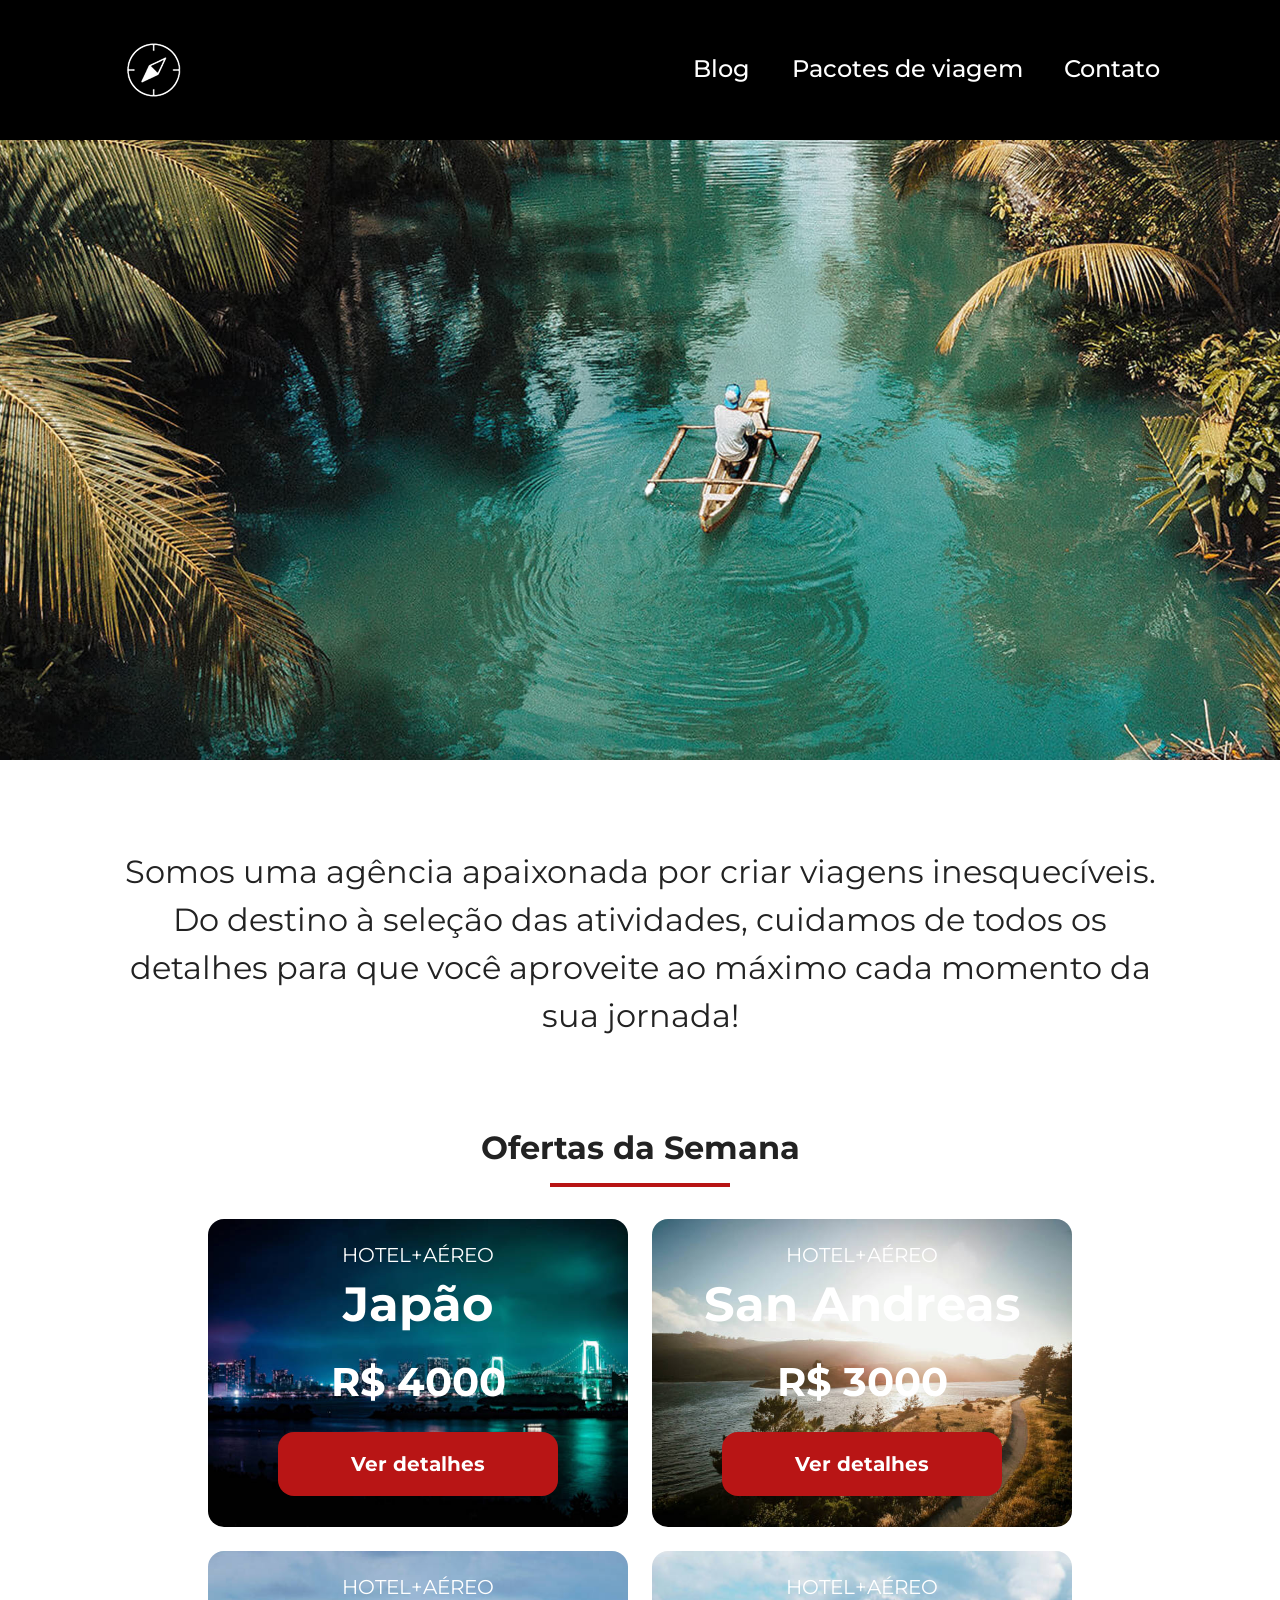
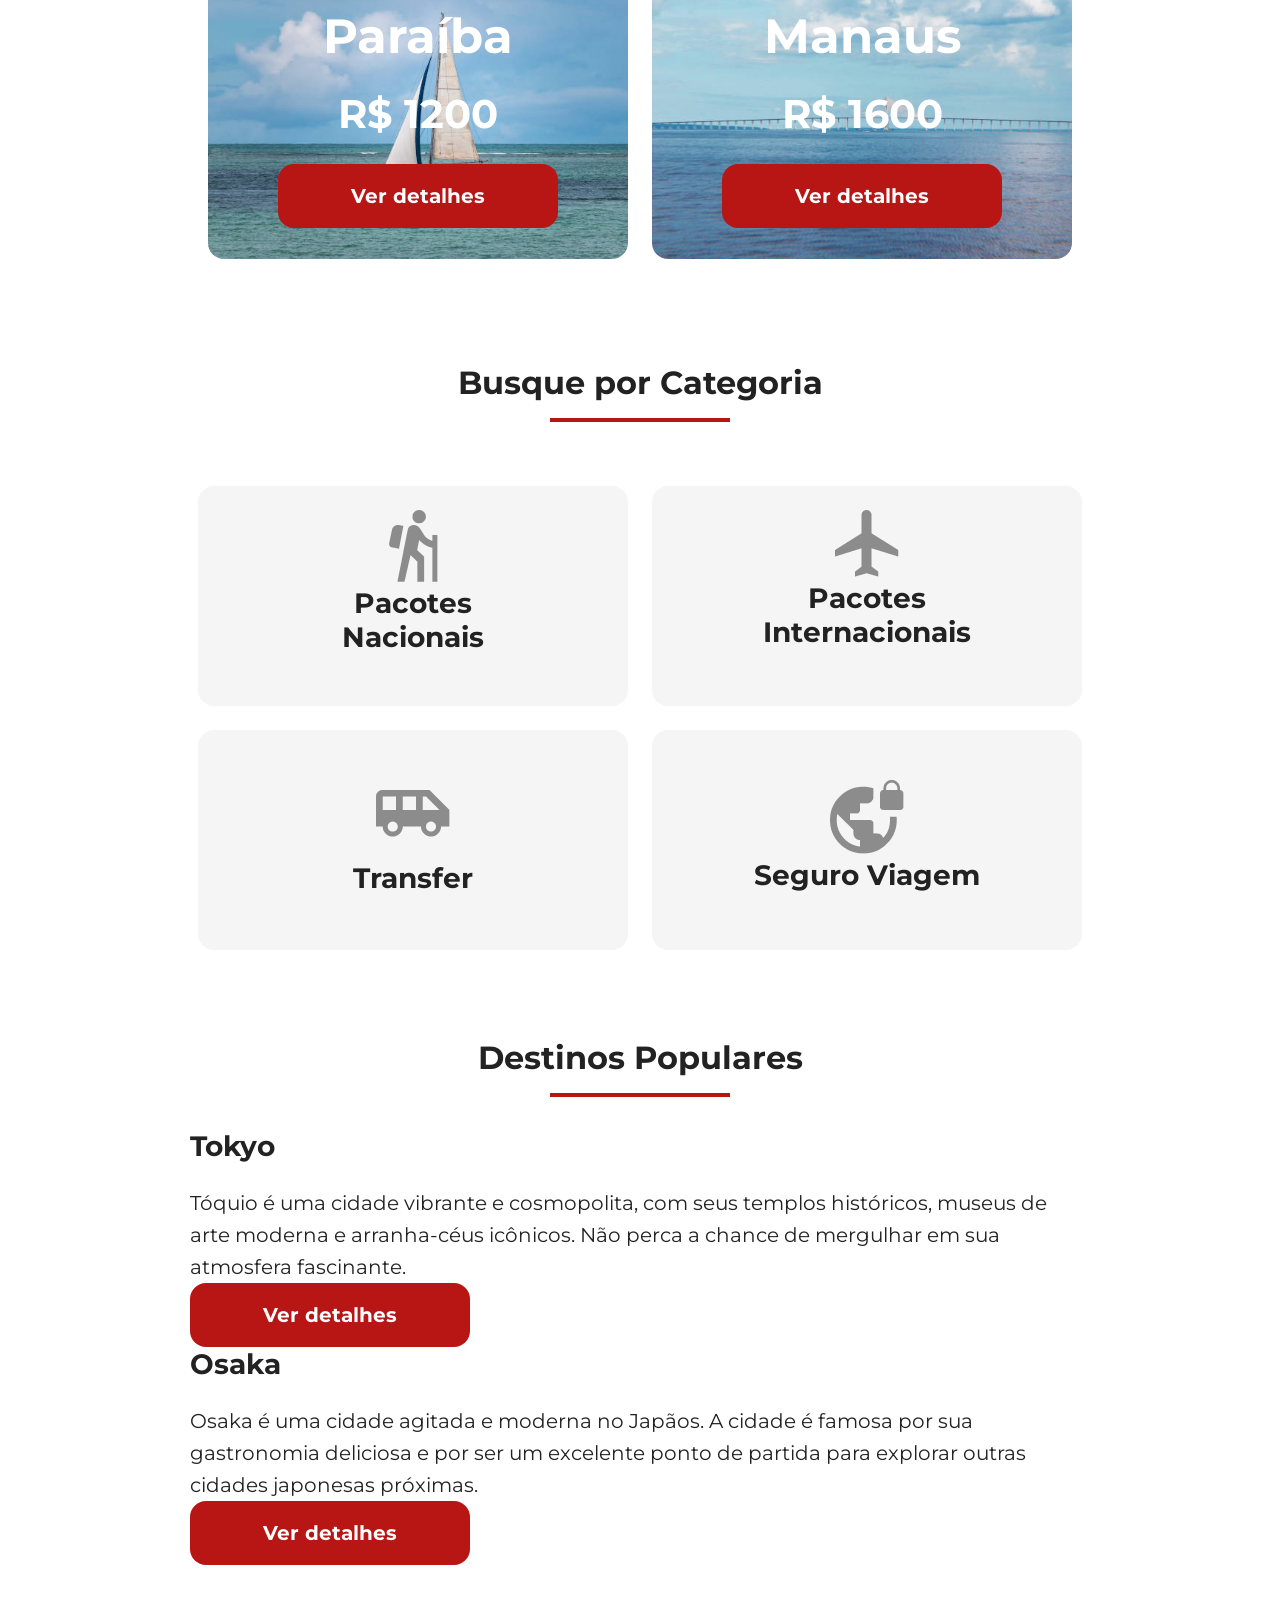
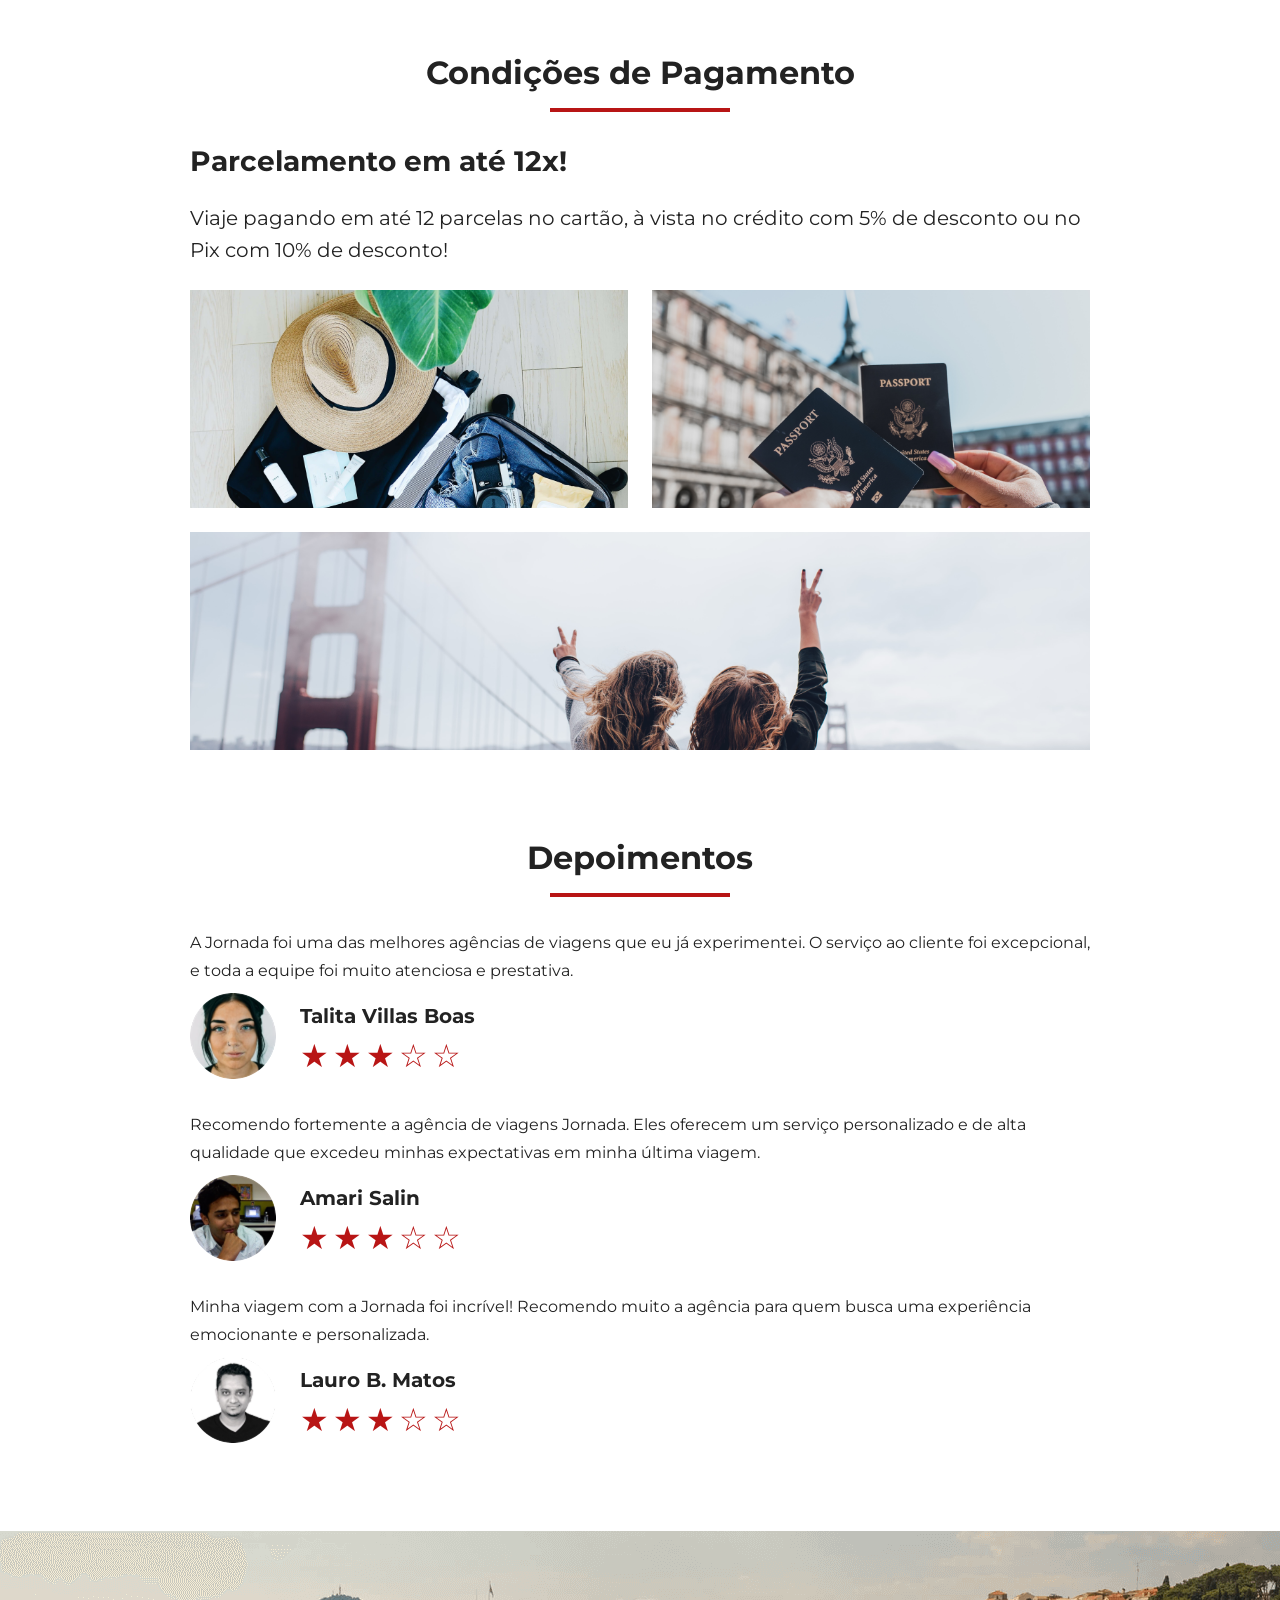
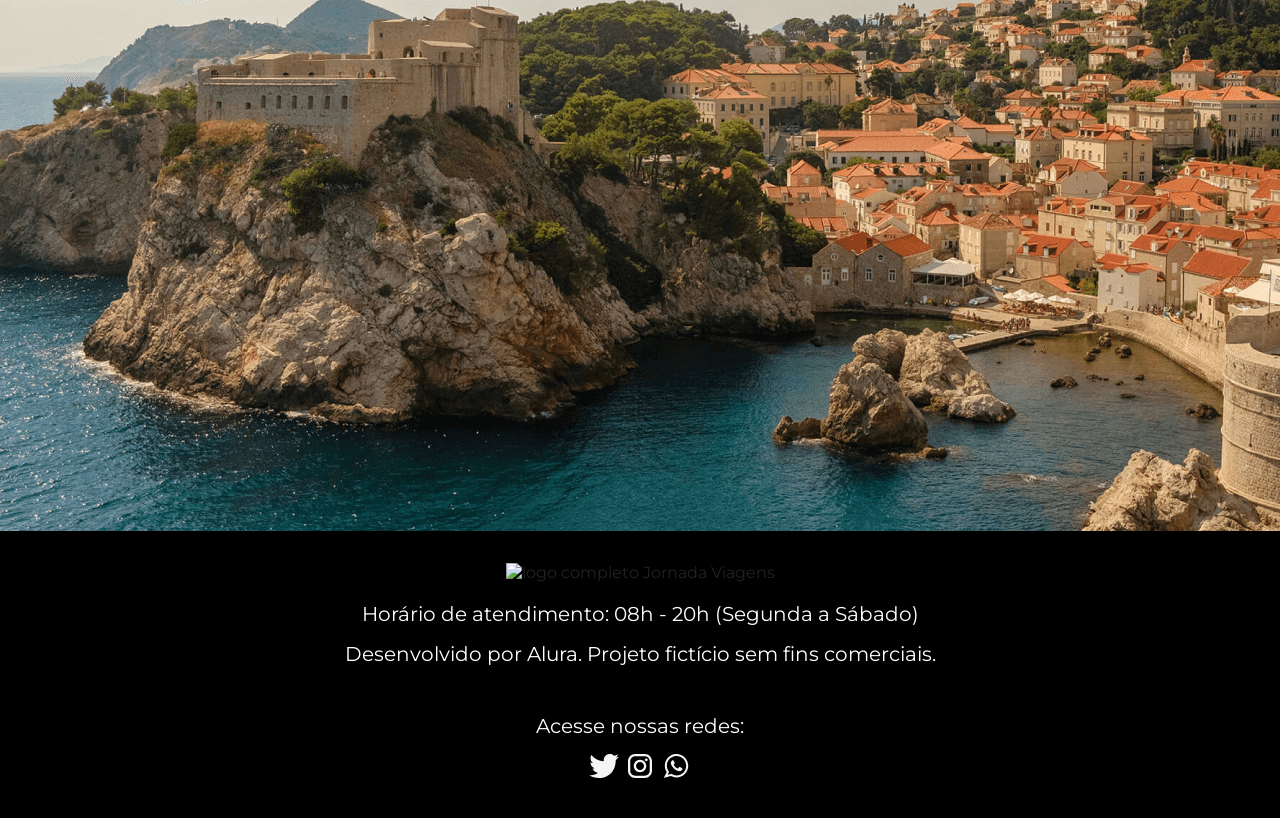
==== commit 28e8e541: "Arruma os bugs e inconsistências do código" ====
--- a/index.html
+++ b/index.html
@@ -1,39 +1,60 @@
 <!DOCTYPE html>
-<html lang="pt-br">
+<html lang="pt-BR">
   <head>
     <meta charset="UTF-8" />
     <meta name="viewport" content="width=device-width, initial-scale=1.0" />
-    <link rel="stylesheet" href="/css/style.css" />
+    <meta
+      name="description"
+      content="Jornada Viagens,uma agência apaixonada por criar viagens inesquecíveis"
+    />
+
+    <meta name="og:title" content="Jornada Viagens" />
+    <meta
+      name="og:description"
+      content="Jornada Viagens,uma agência apaixonada por criar viagens inesquecíveis"
+    />
+    <meta
+      name="og:image"
+      content="https://danicastilho.github.io/jornada-viagens/img/logo-footer.png"
+    />
+    <meta name="og:type" content="website" />
+    <meta
+      name="og:url"
+      content="https://danicastilho.github.io/jornada-viagens"
+    />
+
+    <link rel="icon" href="favico.svg" type="xml/svg" />
+    <link rel="stylesheet" href="./css/style.css" />
+
     <title>Jornada Viagens</title>
   </head>
   <body>
     <header class="main-header">
-      <a class="logo" href="index.html" title="Voltar para a página inicial">
+      <a class="logo" href="index.html" title="voltar para a página inicial">
         <img
           class="img-mobile"
-          src="/img/bussola-jornada-branca.png"
-          alt="Bússola do logo Jornada Viagens na cor branca"
+          src="img/bussola-jornada-branca.png"
+          alt="Bussola do logo Jornada Viagens na cor branca"
         />
         <img
           class="img-desktop"
-          src="/img/bussola-texto-jornada-branca.png"
+          src="img/bussola-jornada-branca.png"
           alt="Logo Jornada Viagens na cor branca"
         />
       </a>
       <div class="navigation-menu">
         <label for="menu">
-          <img src="/img/menu.png" alt="menu" />
+          <img src="img/menu.png" alt="menu" />
         </label>
         <input type="checkbox" id="menu" hidden />
-
         <nav>
-          <ul class="list-link">
+          <ul class="list-links">
             <li>
               <a href="blog.html" target="_blank" title="Acessar Blog">Blog</a>
             </li>
             <li>
               <a
-                href="pacotes.html"
+                href="pacotes-de-viagens.html"
                 target="_blank"
                 title="Acessar Pacotes de viagem"
                 >Pacotes de viagem</a
@@ -74,7 +95,6 @@
             <a href="#" class="button">Ver detalhes</a>
           </footer>
         </article>
-
         <article class="card san-andreas">
           <header>
             <p>HOTEL+AÉREO</p>
@@ -87,7 +107,6 @@
             <a href="#" class="button">Ver detalhes</a>
           </footer>
         </article>
-
         <article class="card paraiba">
           <header>
             <p>HOTEL+AÉREO</p>
@@ -100,7 +119,6 @@
             <a href="#" class="button">Ver detalhes</a>
           </footer>
         </article>
-
         <article class="card manaus">
           <header>
             <p>HOTEL+AÉREO</p>
@@ -115,7 +133,6 @@
         </article>
       </div>
     </section>
-
     <section class="categories">
       <div class="section-title">
         <h2>Busque por Categoria</h2>
@@ -123,64 +140,59 @@
       </div>
       <div class="categories-cards">
         <a
-          href="#"
           class="card"
+          href="#"
           target="_blank"
           title="Busque pela categoria Pacotes Nacionais"
         >
           <img
             src="/img/icone-pacotes-nacionais.png"
-            alt="Ícone cinza representando uma pessoa fazendo tracking com mochila nas costas"
+            alt="ícone cinza representando uma pessoa fazendo tracking"
           />
           <h3 class="content-title">
-            Pacotes <br />
+            Pacotes<br />
             Nacionais
           </h3>
         </a>
 
         <a
-          href="#"
           class="card"
+          href="#"
           target="_blank"
           title="Busque pela categoria Pacotes Internacionais"
         >
           <img
             src="/img/icone-pacotes-internacionais.png"
-            alt="Ícone cinza representando um um avião"
+            alt="ícone cinza representando um avião"
           />
           <h3 class="content-title">
             Pacotes <br />
             Internacionais
           </h3>
         </a>
-
-        <a
-          href="#"
-          class="card single-line tranfers"
+        <a
+          class="card single-line transfer"
+          href="#"
           target="_blank"
           title="Busque pela categoria Transfer"
         >
           <img
-            src="/img/icone-transfer-png.png"
-            alt="Ícone cinza representando um veículo"
+            src="/img/icone-transfer.png"
+            alt="ícone cinza representando um ônibus"
           />
           <h3 class="content-title">Transfer</h3>
         </a>
-
-        <a
-          href="#"
-          class="card"
+        <a
+          class="card single-line"
+          href="#"
           target="_blank"
           title="Busque pela categoria Seguro Viagem"
         >
           <img
             src="/img/icone-seguro-viagem.png"
-            alt="Ícone cinza representando o globo"
+            alt="ícone cinza representando o planeta terra com um cadeado"
           />
-          <h3 class="content-title">
-            Seguro <br />
-            Viagem
-          </h3>
+          <h3 class="content-title">Seguro Viagem</h3>
         </a>
       </div>
     </section>
@@ -189,7 +201,6 @@
         <h2>Destinos Populares</h2>
         <hr />
       </div>
-
       <div class="destination-items">
         <article class="item tokyo">
           <header>
@@ -211,13 +222,12 @@
             >
           </footer>
         </article>
-
         <article class="item osaka">
           <header>
             <div class="img-item"></div>
-            <h3>Osaka</h3>
-          </header>
-          <p>
+            <h3 class="content-title">Osaka</h3>
+          </header>
+          <p class="content-text">
             Osaka é uma cidade agitada e moderna no Japãos. A cidade é famosa
             por sua gastronomia deliciosa e por ser um excelente ponto de
             partida para explorar outras cidades japonesas próximas.
@@ -250,7 +260,7 @@
         <div class="image-gallery">
           <div class="image first"></div>
           <div class="image second"></div>
-          <div class="image third colspan-2"></div>
+          <div class="image thirdy colspan-2"></div>
         </div>
       </div>
     </section>
@@ -270,7 +280,7 @@
           </header>
           <footer>
             <img
-              src="/img/avatar-talita.png"
+              src="img/avatar-talita.png"
               alt="imagem de perfil da cliente Talita Villas Boas"
             />
             <div class="profile-content">
@@ -279,8 +289,8 @@
                 <span class="star">★</span>
                 <span class="star">★</span>
                 <span class="star">★</span>
-                <span class="star">★</span>
-                <span class="star">★</span>
+                <span class="star">☆</span>
+                <span class="star">☆</span>
               </div>
             </div>
           </footer>
@@ -295,7 +305,7 @@
           </header>
           <footer>
             <img
-              src="/img/avatar-amari.png"
+              src="img/avatar-amari.png"
               alt="imagem de perfil do cliente Amari Salin"
             />
             <div class="profile-content">
@@ -304,8 +314,8 @@
                 <span class="star">★</span>
                 <span class="star">★</span>
                 <span class="star">★</span>
-                <span class="star">★</span>
-                <span class="star">★</span>
+                <span class="star">☆</span>
+                <span class="star">☆</span>
               </div>
             </div>
           </footer>
@@ -319,7 +329,7 @@
           </header>
           <footer>
             <img
-              src="/img/avatar-lauro.png"
+              src="img/avatar-lauro.png"
               alt="imagem de perfil do cliente Lauro B. Matos"
             />
             <div class="profile-content">
@@ -328,8 +338,8 @@
                 <span class="star">★</span>
                 <span class="star">★</span>
                 <span class="star">★</span>
-                <span class="star">★</span>
-                <span class="star">★</span>
+                <span class="star">☆</span>
+                <span class="star">☆</span>
               </div>
             </div>
           </footer>
